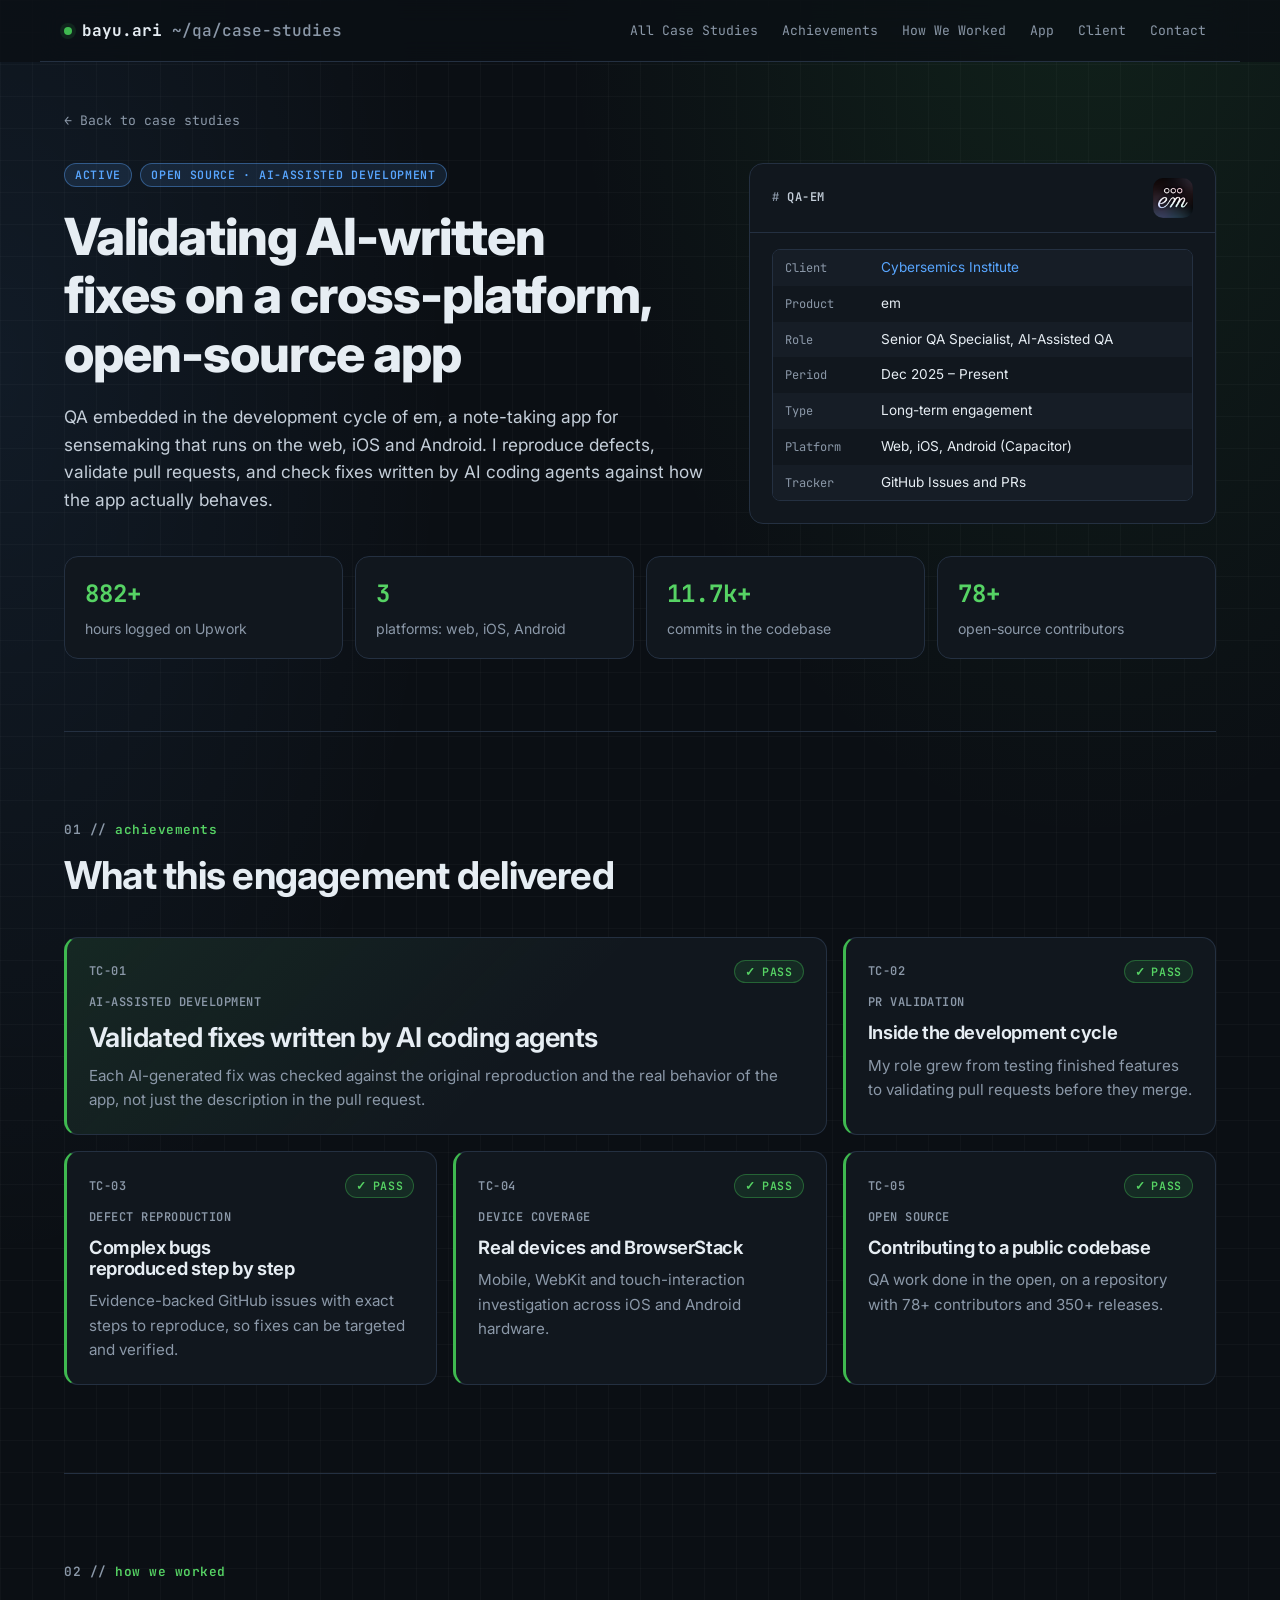
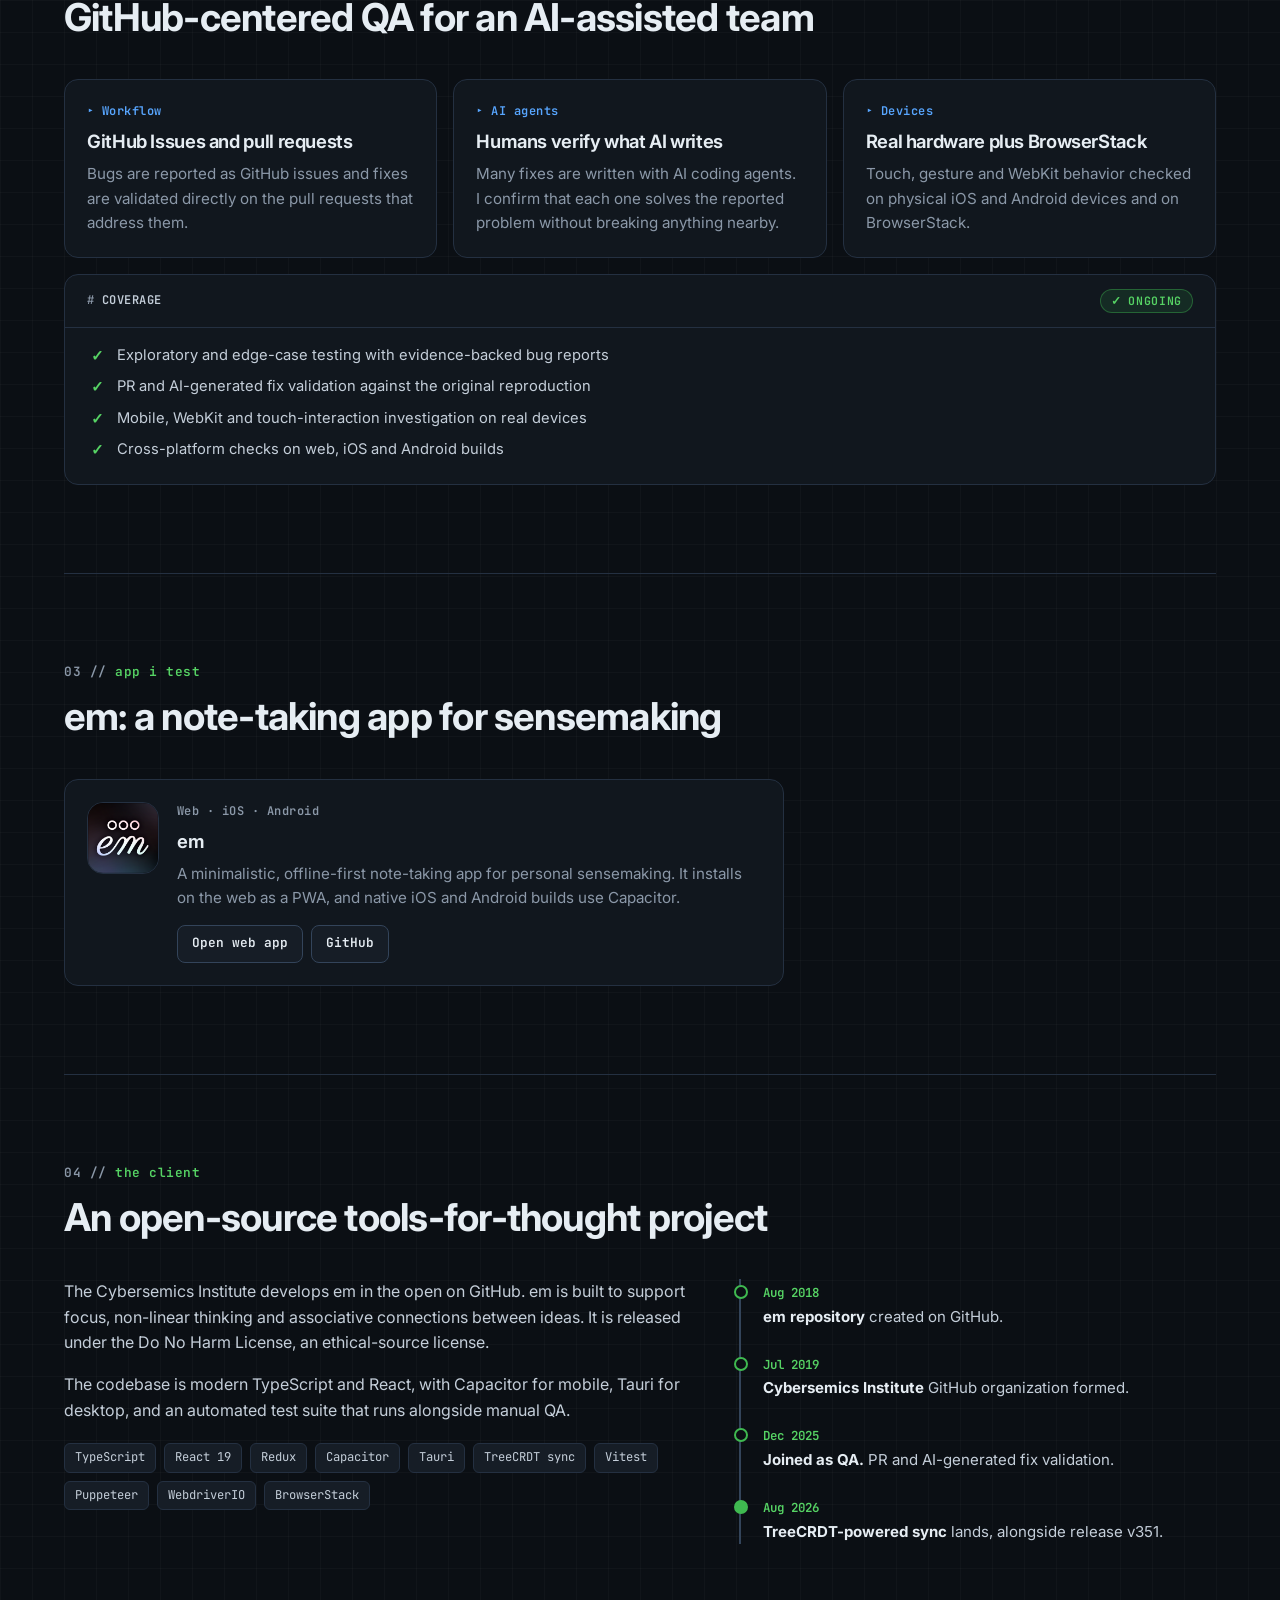
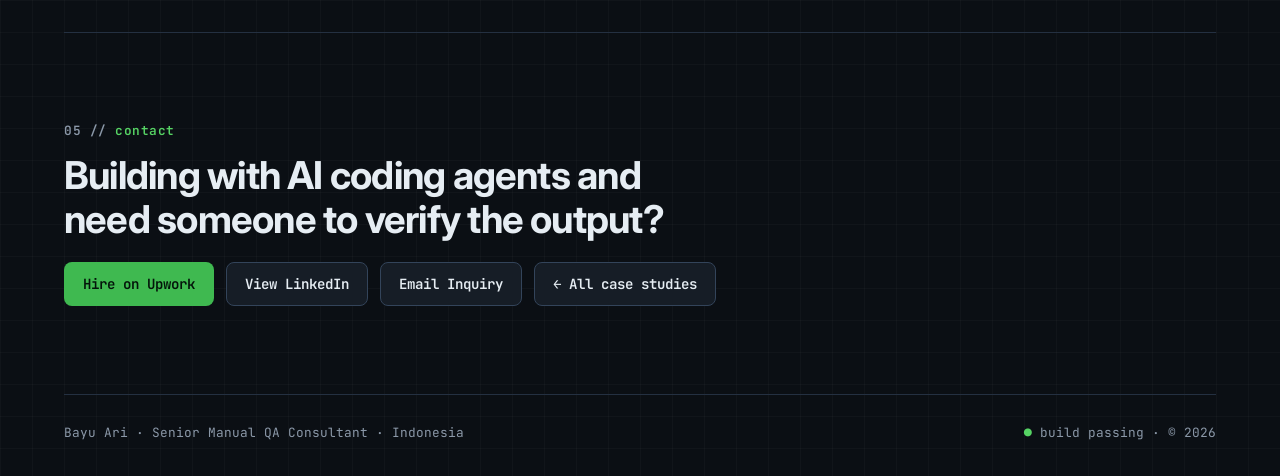
==== case-studies/em.html @ 4a38c861 "Add EM, Evolve Global and Showcase Workshop case studies and More Clients section - Three new case s" ====
<!DOCTYPE html>
<html lang="en">
<head>
  <meta charset="UTF-8">
  <meta name="viewport" content="width=device-width, initial-scale=1.0">
  <meta
    name="description"
    content="Case study: QA inside an AI-assisted development cycle for em, an open-source note-taking app for web, iOS and Android by the Cybersemics Institute."
  >
  <meta name="theme-color" content="#0b0f14">
  <title>EM Case Study | Bayu Ari</title>
  <link rel="preconnect" href="https://fonts.googleapis.com">
  <link rel="preconnect" href="https://fonts.gstatic.com" crossorigin>
  <link
    href="https://fonts.googleapis.com/css2?family=Inter:wght@400;500;600;700;800&family=JetBrains+Mono:wght@400;500;600;700&display=swap"
    rel="stylesheet"
  >
  <script src="../config.js"></script>
  <link rel="stylesheet" href="../styles.css">
</head>
<body>
  <div class="page-shell">
    <header class="site-header">
      <a class="brand" href="../index.html"><span class="brand-dot" aria-hidden="true"></span>bayu.ari<span class="brand-path">~/qa/case-studies</span></a>
      <nav class="site-nav" aria-label="Primary">
        <a href="../index.html#case-studies">All Case Studies</a>
        <a href="#achievements">Achievements</a>
        <a href="#role">How We Worked</a>
        <a href="#apps">App</a>
        <a href="#client">Client</a>
        <a href="#contact">Contact</a>
      </nav>
    </header>

    <main id="top" class="case-page">
      <section class="cs-hero">
        <a class="cs-back" href="../index.html#case-studies">← Back to case studies</a>
        <div class="cs-hero-grid">
          <div class="cs-hero-copy">
            <div class="chip-row">
              <span class="chip chip-info">Active</span>
              <span class="chip chip-info">Open source · AI-assisted development</span>
            </div>
            <h1>Validating AI-written fixes on a cross-platform, open-source app</h1>
            <p class="cs-lede">
              QA embedded in the development cycle of em, a note-taking app for sensemaking that runs on the web, iOS and Android. I reproduce defects, validate pull requests, and check fixes written by AI coding agents against how the app actually behaves.
            </p>
          </div>
          <article class="report cs-summary">
            <div class="report-head">
              <span class="case-id">QA-EM</span>
              <img class="cs-summary-logo" src="../assets/images/clients/em.png" alt="em app icon" width="40" height="40">
            </div>
            <dl class="report-fields">
              <div><dt>Client</dt><dd><a class="cs-link" href="https://github.com/cybersemics/em" target="_blank" rel="noreferrer">Cybersemics Institute</a></dd></div>
              <div><dt>Product</dt><dd>em</dd></div>
              <div><dt>Role</dt><dd>Senior QA Specialist, AI-Assisted QA</dd></div>
              <div><dt>Period</dt><dd>Dec 2025 – Present</dd></div>
              <div><dt>Type</dt><dd>Long-term engagement</dd></div>
              <div><dt>Platform</dt><dd>Web, iOS, Android (Capacitor)</dd></div>
              <div><dt>Tracker</dt><dd>GitHub Issues and PRs</dd></div>
            </dl>
          </article>
        </div>
        <ul class="cs-stats" aria-label="Engagement highlights">
          <li><strong>882+</strong><span>hours logged on Upwork</span></li>
          <li><strong>3</strong><span>platforms: web, iOS, Android</span></li>
          <li><strong>11.7k+</strong><span>commits in the codebase</span></li>
          <li><strong>78+</strong><span>open-source contributors</span></li>
        </ul>
      </section>

      <section id="achievements" class="section reveal">
        <div class="section-heading">
          <p class="eyebrow">Achievements</p>
          <h2>What this engagement delivered</h2>
        </div>
        <div class="achievement-grid">
          <article class="test-case achievement-card achievement-card-featured">
            <div class="test-case-head">
              <span class="case-id">TC-01</span>
              <span class="chip chip-pass">Pass</span>
            </div>
            <p class="proof-label">AI-Assisted Development</p>
            <h3>Validated fixes written by AI coding agents</h3>
            <p>Each AI-generated fix was checked against the original reproduction and the real behavior of the app, not just the description in the pull request.</p>
          </article>
          <article class="test-case achievement-card">
            <div class="test-case-head">
              <span class="case-id">TC-02</span>
              <span class="chip chip-pass">Pass</span>
            </div>
            <p class="proof-label">PR Validation</p>
            <h3>Inside the development cycle</h3>
            <p>My role grew from testing finished features to validating pull requests before they merge.</p>
          </article>
          <article class="test-case achievement-card">
            <div class="test-case-head">
              <span class="case-id">TC-03</span>
              <span class="chip chip-pass">Pass</span>
            </div>
            <p class="proof-label">Defect Reproduction</p>
            <h3>Complex bugs reproduced step by step</h3>
            <p>Evidence-backed GitHub issues with exact steps to reproduce, so fixes can be targeted and verified.</p>
          </article>
          <article class="test-case achievement-card">
            <div class="test-case-head">
              <span class="case-id">TC-04</span>
              <span class="chip chip-pass">Pass</span>
            </div>
            <p class="proof-label">Device Coverage</p>
            <h3>Real devices and BrowserStack</h3>
            <p>Mobile, WebKit and touch-interaction investigation across iOS and Android hardware.</p>
          </article>
          <article class="test-case achievement-card">
            <div class="test-case-head">
              <span class="case-id">TC-05</span>
              <span class="chip chip-pass">Pass</span>
            </div>
            <p class="proof-label">Open Source</p>
            <h3>Contributing to a public codebase</h3>
            <p>QA work done in the open, on a repository with 78+ contributors and 350+ releases.</p>
          </article>
        </div>
      </section>

      <section id="role" class="section reveal">
        <div class="section-heading">
          <p class="eyebrow">How We Worked</p>
          <h2>GitHub-centered QA for an AI-assisted team</h2>
        </div>
        <div class="card-grid">
          <article class="service-card">
            <p class="suite-label">Workflow</p>
            <h3>GitHub Issues and pull requests</h3>
            <p>Bugs are reported as GitHub issues and fixes are validated directly on the pull requests that address them.</p>
          </article>
          <article class="service-card">
            <p class="suite-label">AI agents</p>
            <h3>Humans verify what AI writes</h3>
            <p>Many fixes are written with AI coding agents. I confirm that each one solves the reported problem without breaking anything nearby.</p>
          </article>
          <article class="service-card">
            <p class="suite-label">Devices</p>
            <h3>Real hardware plus BrowserStack</h3>
            <p>Touch, gesture and WebKit behavior checked on physical iOS and Android devices and on BrowserStack.</p>
          </article>
        </div>
        <article class="report cs-coverage">
          <div class="report-head">
            <span class="case-id">COVERAGE</span>
            <span class="chip chip-pass">Ongoing</span>
          </div>
          <ol class="case-points">
            <li>Exploratory and edge-case testing with evidence-backed bug reports</li>
            <li>PR and AI-generated fix validation against the original reproduction</li>
            <li>Mobile, WebKit and touch-interaction investigation on real devices</li>
            <li>Cross-platform checks on web, iOS and Android builds</li>
          </ol>
        </article>
      </section>

      <section id="apps" class="section reveal">
        <div class="section-heading">
          <p class="eyebrow">App I Test</p>
          <h2>em: a note-taking app for sensemaking</h2>
        </div>
        <div class="app-grid app-grid-single">
          <article class="app-tile">
            <img class="app-icon" src="../assets/images/clients/em.png" alt="em app icon" width="72" height="72" loading="lazy">
            <div class="app-body">
              <p class="case-id">Web · iOS · Android</p>
              <h3>em</h3>
              <p>A minimalistic, offline-first note-taking app for personal sensemaking. It installs on the web as a PWA, and native iOS and Android builds use Capacitor.</p>
              <div class="app-links">
                <a class="button button-secondary" href="https://www.emthought.space/" target="_blank" rel="noreferrer">Open web app</a>
                <a class="button button-secondary" href="https://github.com/cybersemics/em" target="_blank" rel="noreferrer">GitHub</a>
              </div>
            </div>
          </article>
        </div>
      </section>

      <section id="client" class="section reveal">
        <div class="section-heading">
          <p class="eyebrow">The Client</p>
          <h2>An open-source tools-for-thought project</h2>
        </div>
        <div class="cs-two-col">
          <div class="cs-prose">
            <p>
              The Cybersemics Institute develops em in the open on GitHub. em is built to support focus, non-linear thinking and associative connections between ideas. It is released under the Do No Harm License, an ethical-source license.
            </p>
            <p>
              The codebase is modern TypeScript and React, with Capacitor for mobile, Tauri for desktop, and an automated test suite that runs alongside manual QA.
            </p>
            <div class="case-signals" aria-label="Tech and platforms">
              <span>TypeScript</span>
              <span>React 19</span>
              <span>Redux</span>
              <span>Capacitor</span>
              <span>Tauri</span>
              <span>TreeCRDT sync</span>
              <span>Vitest</span>
              <span>Puppeteer</span>
              <span>WebdriverIO</span>
              <span>BrowserStack</span>
            </div>
          </div>
          <ol class="timeline" aria-label="Milestones">
            <li>
              <span class="timeline-date">Aug 2018</span>
              <p><strong>em repository</strong> created on GitHub.</p>
            </li>
            <li>
              <span class="timeline-date">Jul 2019</span>
              <p><strong>Cybersemics Institute</strong> GitHub organization formed.</p>
            </li>
            <li>
              <span class="timeline-date">Dec 2025</span>
              <p><strong>Joined as QA.</strong> PR and AI-generated fix validation.</p>
            </li>
            <li class="timeline-end">
              <span class="timeline-date">Aug 2026</span>
              <p><strong>TreeCRDT-powered sync</strong> lands, alongside release v351.</p>
            </li>
          </ol>
        </div>
      </section>

      <section id="contact" class="section cs-cta reveal">
        <div class="section-heading">
          <p class="eyebrow">Contact</p>
          <h2>Building with AI coding agents and need someone to verify the output?</h2>
        </div>
        <div class="contact-actions">
          <a class="button button-primary" href="https://www.upwork.com/freelancers/~0150bbcc316b3fb998" target="_blank" rel="noreferrer">Hire on Upwork</a>
          <a class="button button-secondary" href="https://www.linkedin.com/in/bayuari/" target="_blank" rel="noreferrer">View LinkedIn</a>
          <a class="button button-secondary" href="mailto:sticker_inc@yahoo.com?subject=QA%20Inquiry" data-email="sticker_inc@yahoo.com" title="sticker_inc@yahoo.com">Email Inquiry</a>
          <a class="button button-secondary" href="../index.html#case-studies">← All case studies</a>
        </div>
        <div class="email-options" data-email-options hidden>
          <span>Write in:</span>
          <a href="https://mail.google.com/mail/?view=cm&amp;fs=1&amp;to=sticker_inc@yahoo.com&amp;su=QA%20Inquiry" target="_blank" rel="noreferrer">Gmail</a>
          <a href="https://outlook.live.com/mail/0/deeplink/compose?to=sticker_inc@yahoo.com&amp;subject=QA%20Inquiry" target="_blank" rel="noreferrer">Outlook</a>
          <a href="https://compose.mail.yahoo.com/?to=sticker_inc@yahoo.com&amp;subject=QA%20Inquiry" target="_blank" rel="noreferrer">Yahoo</a>
          <a href="mailto:sticker_inc@yahoo.com?subject=QA%20Inquiry">Mail app</a>
        </div>
      </section>
    </main>

    <footer class="site-footer">
      <p>Bayu Ari · Senior Manual QA Consultant · Indonesia</p>
      <p><span class="pass-text">●</span> build passing · © <span id="year"></span></p>
    </footer>
  </div>

  <script src="../script.js"></script>
</body>
</html>
---- styles.css ----
:root {
  color-scheme: dark;
  --bg: #0b0f14;
  --surface: #11171e;
  --surface-2: #161d26;
  --surface-3: #1c2531;
  --line: #243041;
  --line-strong: #33445a;
  --ink: #e6edf3;
  --ink-soft: #c4ced9;
  --muted: #8b98a8;
  --pass: #3fb950;
  --pass-ink: #56d364;
  --pass-soft: rgba(63, 185, 80, 0.12);
  --info: #58a6ff;
  --info-soft: rgba(88, 166, 255, 0.12);
  --warn: #d29922;
  --warn-soft: rgba(210, 153, 34, 0.14);
  --fail: #f85149;
  --mono: "JetBrains Mono", ui-monospace, SFMono-Regular, Menlo, Consolas, monospace;
  --sans: "Inter", system-ui, -apple-system, "Segoe UI", sans-serif;
  --radius: 14px;
  --radius-sm: 8px;
  --gutter: 24px;
}

* {
  box-sizing: border-box;
}

html {
  scroll-behavior: smooth;
  scroll-padding-top: 88px;
}

body {
  margin: 0;
  background-color: var(--bg);
  background-image:
    radial-gradient(ellipse 60% 40% at 85% -5%, rgba(63, 185, 80, 0.12), transparent 70%),
    radial-gradient(ellipse 50% 35% at 0% 10%, rgba(88, 166, 255, 0.08), transparent 70%),
    linear-gradient(rgba(255, 255, 255, 0.025) 1px, transparent 1px),
    linear-gradient(90deg, rgba(255, 255, 255, 0.025) 1px, transparent 1px);
  background-size: auto, auto, 32px 32px, 32px 32px;
  color: var(--ink);
  font-family: var(--sans);
  font-size: 16px;
  line-height: 1.6;
  -webkit-font-smoothing: antialiased;
  overflow-x: hidden;
}

a {
  color: inherit;
  text-decoration: none;
}

img {
  display: block;
  max-width: 100%;
}

ul,
ol {
  margin: 0;
  padding: 0;
}

h1,
h2,
h3,
p {
  margin: 0;
}

h1,
h2,
h3 {
  letter-spacing: -0.02em;
  line-height: 1.15;
  text-wrap: balance;
}

h2 {
  font-size: clamp(1.6rem, 1.1rem + 1.8vw, 2.4rem);
  font-weight: 700;
}

h3 {
  font-size: 1.15rem;
  font-weight: 650;
}

code {
  font-family: var(--mono);
}

:focus-visible {
  outline: 2px solid var(--info);
  outline-offset: 3px;
  border-radius: 6px;
}

.page-shell {
  margin: 0 auto;
  max-width: 1200px;
  padding: 0 var(--gutter) var(--gutter);
}

/* ---------- Header ---------- */

.site-header {
  align-items: center;
  backdrop-filter: blur(12px);
  -webkit-backdrop-filter: blur(12px);
  background: rgba(11, 15, 20, 0.8);
  border-bottom: 1px solid var(--line);
  display: flex;
  gap: 16px 32px;
  justify-content: space-between;
  box-shadow: 0 0 0 100vmax rgba(11, 15, 20, 0.8);
  clip-path: inset(0 -100vmax);
  margin: 0 calc(var(--gutter) * -1);
  padding: 14px var(--gutter);
  position: sticky;
  top: 0;
  z-index: 10;
}

.brand {
  align-items: center;
  display: inline-flex;
  font-family: var(--mono);
  font-size: 1rem;
  font-weight: 700;
  gap: 10px;
}

.brand-dot {
  background: var(--pass);
  border-radius: 50%;
  box-shadow: 0 0 0 4px var(--pass-soft);
  height: 8px;
  width: 8px;
}

.brand-path {
  color: var(--muted);
  font-weight: 500;
}

.site-nav {
  display: flex;
  flex-wrap: wrap;
  gap: 4px;
}

.site-nav a {
  border-radius: 6px;
  color: var(--muted);
  font-family: var(--mono);
  font-size: 0.82rem;
  padding: 6px 10px;
  transition: color 150ms ease, background 150ms ease;
}

.site-nav a:hover {
  background: var(--surface-2);
  color: var(--ink);
}

/* ---------- Shared bits ---------- */

.section {
  border-top: 1px solid var(--line);
  padding: 88px 0;
}

main {
  counter-reset: section;
}

.section-heading {
  display: grid;
  gap: 12px;
  margin-bottom: 40px;
  max-width: 760px;
}

.split .section-heading {
  margin-bottom: 0;
}

.eyebrow {
  color: var(--pass-ink);
  counter-increment: section;
  font-family: var(--mono);
  font-size: 0.8rem;
  font-weight: 600;
  letter-spacing: 0.04em;
  text-transform: lowercase;
}

.eyebrow::before {
  color: var(--muted);
  content: counter(section, decimal-leading-zero) " // ";
}

.chip-row {
  display: flex;
  flex-wrap: wrap;
  gap: 8px;
}

.chip {
  align-items: center;
  border: 1px solid currentColor;
  border-radius: 999px;
  display: inline-flex;
  flex: none;
  font-family: var(--mono);
  font-size: 0.72rem;
  font-weight: 600;
  gap: 6px;
  letter-spacing: 0.06em;
  line-height: 1;
  padding: 5px 10px;
  text-transform: uppercase;
  white-space: nowrap;
}

.chip-pass {
  background: var(--pass-soft);
  border-color: rgba(63, 185, 80, 0.4);
  color: var(--pass-ink);
}

.chip-pass:not(:has(.chip-dot))::before {
  content: "✓";
}

.chip-info {
  background: var(--info-soft);
  border-color: rgba(88, 166, 255, 0.4);
  color: var(--info);
}

.chip-dot {
  animation: pulse 2.4s ease-in-out infinite;
  background: currentColor;
  border-radius: 50%;
  height: 7px;
  width: 7px;
}

@keyframes pulse {
  0%, 100% { opacity: 1; }
  50% { opacity: 0.35; }
}

.pass-text {
  color: var(--pass-ink);
}

.case-id,
.suite-label,
.proof-label,
.report-label {
  color: var(--muted);
  font-family: var(--mono);
  font-size: 0.75rem;
  font-weight: 600;
  letter-spacing: 0.04em;
}

.proof-label,
.report-label {
  text-transform: uppercase;
}

.button {
  align-items: center;
  border: 1px solid transparent;
  border-radius: var(--radius-sm);
  display: inline-flex;
  font-family: var(--mono);
  font-size: 0.88rem;
  font-weight: 600;
  justify-content: center;
  max-width: 100%;
  min-height: 44px;
  overflow-wrap: anywhere;
  padding: 10px 18px;
  text-align: center;
  transition: background 150ms ease, border-color 150ms ease, transform 150ms ease;
}

.button:hover {
  transform: translateY(-1px);
}

.button-primary {
  background: var(--pass);
  color: #04140a;
}

.button-primary:hover {
  background: var(--pass-ink);
}

.button-secondary {
  background: var(--surface-2);
  border-color: var(--line-strong);
  color: var(--ink);
}

.button-secondary:hover {
  border-color: var(--muted);
}

.checklist {
  display: grid;
  gap: 10px;
  list-style: none;
}

.checklist li {
  color: var(--ink-soft);
  padding-left: 30px;
  position: relative;
}

.checklist li::before {
  align-items: center;
  background: var(--pass-soft);
  border: 1px solid rgba(63, 185, 80, 0.45);
  border-radius: 4px;
  color: var(--pass-ink);
  content: "✓";
  display: flex;
  font-size: 0.7rem;
  font-weight: 700;
  height: 18px;
  justify-content: center;
  left: 0;
  position: absolute;
  top: 3px;
  width: 18px;
}

.profile-badges,
.mini-facts,
.case-signals,
.contact-notes {
  display: flex;
  flex-wrap: wrap;
  gap: 8px;
}

.profile-badges span,
.mini-facts span,
.case-signals span,
.contact-notes span {
  background: var(--surface-2);
  border: 1px solid var(--line);
  border-radius: 6px;
  color: var(--ink-soft);
  font-family: var(--mono);
  font-size: 0.76rem;
  padding: 4px 10px;
}

/* ---------- Terminal window ---------- */

.terminal {
  background: var(--surface);
  border: 1px solid var(--line-strong);
  border-radius: var(--radius);
  box-shadow: 0 30px 80px rgba(0, 0, 0, 0.45), 0 0 0 1px rgba(63, 185, 80, 0.05);
  min-width: 0;
  overflow: hidden;
}

.terminal-bar {
  align-items: center;
  background: var(--surface-2);
  border-bottom: 1px solid var(--line);
  display: flex;
  gap: 7px;
  padding: 11px 14px;
}

.terminal-bar span {
  background: var(--line-strong);
  border-radius: 50%;
  height: 11px;
  width: 11px;
}

.terminal-bar span:nth-child(1) { background: #f85149; }
.terminal-bar span:nth-child(2) { background: #d29922; }
.terminal-bar span:nth-child(3) { background: #3fb950; }

.terminal-bar p {
  color: var(--muted);
  font-family: var(--mono);
  font-size: 0.75rem;
  margin-left: 8px;
  overflow: hidden;
  text-overflow: ellipsis;
  white-space: nowrap;
}

.terminal-body {
  display: grid;
  gap: 18px;
  grid-template-columns: minmax(0, 1fr);
  padding: 22px;
}

/* ---------- Hero ---------- */

.hero {
  align-items: center;
  display: grid;
  gap: 56px;
  grid-template-columns: minmax(0, 1.25fr) minmax(0, 1fr);
  padding: 72px 0 96px;
}

.hero-copy {
  display: grid;
  gap: 22px;
  min-width: 0;
}

.hero-name {
  font-size: clamp(3rem, 2rem + 4.5vw, 5.25rem);
  font-weight: 800;
  letter-spacing: -0.04em;
  line-height: 0.95;
}

.hero-role {
  color: var(--ink);
  font-family: var(--mono);
  font-size: clamp(0.95rem, 0.85rem + 0.4vw, 1.1rem);
  font-weight: 600;
}

.hero-role span {
  color: var(--pass-ink);
  display: inline-block;
  margin-left: 6px;
}

.hero-role span::before {
  color: var(--muted);
  content: "— ";
}

.hero-title {
  border-left: 3px solid var(--pass);
  color: var(--ink);
  font-size: clamp(1.25rem, 1rem + 1vw, 1.6rem);
  font-weight: 600;
  letter-spacing: -0.015em;
  line-height: 1.35;
  padding-left: 16px;
  text-wrap: balance;
}

.hero-text {
  color: var(--ink-soft);
  font-size: 1.04rem;
  max-width: 62ch;
}

.hero-text-secondary {
  color: var(--muted);
}

.hero-actions,
.github-links,
.contact-actions {
  display: flex;
  flex-wrap: wrap;
  gap: 12px;
}

.terminal-profile {
  align-items: center;
  display: flex;
  gap: 14px;
}

.terminal-profile strong {
  display: block;
  font-size: 1.05rem;
}

.terminal-profile span {
  color: var(--muted);
  font-family: var(--mono);
  font-size: 0.78rem;
}

.portrait-frame {
  border: 2px solid var(--pass);
  border-radius: 50%;
  flex: none;
  height: 64px;
  overflow: hidden;
  padding: 2px;
  width: 64px;
}

.portrait-frame img {
  border-radius: 50%;
  height: 100%;
  object-fit: cover;
  width: 100%;
}

.terminal-cmd {
  color: var(--ink);
  font-family: var(--mono);
  font-size: 0.82rem;
  overflow-wrap: anywhere;
}

.prompt {
  color: var(--pass-ink);
  margin-right: 6px;
}

.run-list {
  display: grid;
  font-family: var(--mono);
  font-size: 0.85rem;
  gap: 8px;
  grid-template-columns: minmax(0, 1fr);
  list-style: none;
}

.run-list li {
  align-items: baseline;
  display: flex;
  gap: 10px;
  min-width: 0;
}

.run-list li::before {
  color: var(--pass-ink);
  content: "✓";
  flex: none;
}

.run-key {
  color: var(--muted);
  flex: 1 1 auto;
  min-width: 0;
  overflow: hidden;
  white-space: nowrap;
}

.run-key::after {
  color: var(--line-strong);
  content: " ........................................................";
}

.run-list strong {
  color: var(--ink);
  flex: none;
  font-weight: 700;
}

.run-summary {
  border-top: 1px dashed var(--line-strong);
  color: var(--muted);
  font-family: var(--mono);
  font-size: 0.8rem;
  padding-top: 14px;
}

/* ---------- About ---------- */

.split {
  align-items: start;
  display: grid;
  gap: 48px;
  grid-template-columns: minmax(0, 1fr) minmax(0, 1.2fr);
}

.rich-copy {
  color: var(--ink-soft);
  display: grid;
  gap: 18px;
}

.timezone-note {
  background: var(--surface);
  border: 1px solid var(--line);
  border-left: 3px solid var(--info);
  border-radius: var(--radius);
  display: grid;
  gap: 12px;
  padding: 20px;
}

.timezone-note .report-label {
  color: var(--info);
  margin: 0;
}

.timezone-note > p:not(.report-label) {
  color: var(--ink-soft);
}

/* ---------- Achievements (test cases) ---------- */

.achievement-grid {
  display: grid;
  gap: 16px;
  grid-template-columns: repeat(3, minmax(0, 1fr));
}

.test-case,
.service-card,
.report,
.device-panel,
.github-card,
.experience-card {
  background: var(--surface);
  border: 1px solid var(--line);
  border-radius: var(--radius);
  min-width: 0;
}

.test-case {
  border-left: 3px solid var(--pass);
  display: grid;
  gap: 10px;
  grid-template-rows: auto auto auto 1fr;
  padding: 22px;
  transition: border-color 150ms ease, transform 150ms ease;
}

.test-case:hover {
  border-color: var(--line-strong);
  border-left-color: var(--pass-ink);
  transform: translateY(-2px);
}

.test-case p:last-child {
  color: var(--muted);
  font-size: 0.95rem;
}

.test-case-head,
.report-head,
.device-head {
  align-items: center;
  display: flex;
  gap: 12px;
  justify-content: space-between;
}

.achievement-card-featured {
  background:
    linear-gradient(135deg, rgba(63, 185, 80, 0.1), transparent 60%),
    var(--surface);
  grid-column: span 2;
}

.achievement-card-featured h3 {
  font-size: clamp(1.3rem, 1.1rem + 0.8vw, 1.7rem);
}

/* ---------- Services (suites) ---------- */

.card-grid {
  display: grid;
  gap: 16px;
  grid-template-columns: repeat(3, minmax(0, 1fr));
}

.service-card {
  display: grid;
  gap: 10px;
  grid-template-rows: auto auto 1fr;
  padding: 22px;
}

.suite-label {
  color: var(--info);
}

.suite-label::before {
  content: "▸ ";
}

.service-card p:last-child {
  color: var(--muted);
  font-size: 0.95rem;
}

/* ---------- Case studies (bug reports) ---------- */

.case-study-grid {
  display: grid;
  gap: 16px;
  grid-template-columns: repeat(2, minmax(0, 1fr));
}

.report {
  display: flex;
  flex-direction: column;
  gap: 16px;
  padding: 22px;
}

.report-head {
  border-bottom: 1px solid var(--line);
  margin: -22px -22px 0;
  padding: 14px 22px;
}

.report-head .case-id {
  color: var(--ink-soft);
}

.report-head .case-id::before {
  color: var(--muted);
  content: "# ";
}

.report-fields {
  border: 1px solid var(--line);
  border-radius: var(--radius-sm);
  display: grid;
  font-size: 0.85rem;
  margin: 0;
  overflow: hidden;
}

.report-fields div {
  display: grid;
  gap: 12px;
  grid-template-columns: 84px minmax(0, 1fr);
  padding: 7px 12px;
}

.report-fields div:nth-child(odd) {
  background: var(--surface-2);
}

.report-fields dt {
  color: var(--muted);
  font-family: var(--mono);
  font-size: 0.75rem;
  padding-top: 2px;
}

.report-fields dd {
  color: var(--ink);
  margin: 0;
}

.report > p:not(.report-label) {
  color: var(--muted);
  font-size: 0.95rem;
}

.report-label {
  margin-bottom: -8px;
}

.case-points {
  counter-reset: step;
  display: grid;
  gap: 8px;
  list-style: none;
  margin-top: auto;
}

.case-points li {
  color: var(--ink-soft);
  font-size: 0.92rem;
  padding-left: 30px;
  position: relative;
}

.case-points li::before {
  color: var(--pass-ink);
  content: "✓";
  font-family: var(--mono);
  font-weight: 700;
  left: 4px;
  position: absolute;
}

/* ---------- Skills & tools ---------- */

.skill-cloud,
.tool-grid {
  display: flex;
  flex-wrap: wrap;
  gap: 10px;
}

.skill-cloud span,
.tool-grid span {
  border-radius: 6px;
  font-family: var(--mono);
  font-size: 0.82rem;
  padding: 7px 12px;
}

.skill-cloud span {
  background: var(--pass-soft);
  border: 1px solid rgba(63, 185, 80, 0.3);
  color: var(--ink);
}

.skill-cloud span::before {
  color: var(--pass-ink);
  content: "✓ ";
}

.tool-grid span {
  background: var(--surface);
  border: 1px solid var(--line);
  color: var(--ink-soft);
}

.tool-grid span::before {
  color: var(--muted);
  content: "$ ";
}

/* ---------- Experience (log) ---------- */

.experience-list {
  display: grid;
  gap: 0;
  position: relative;
}

.experience-list::before {
  background: var(--line-strong);
  bottom: 24px;
  content: "";
  left: 7px;
  position: absolute;
  top: 24px;
  width: 2px;
}

.experience-card {
  background: transparent;
  border: 0;
  border-radius: 0;
  display: grid;
  gap: 4px 32px;
  grid-template-columns: minmax(0, 240px) minmax(0, 1fr);
  padding: 20px 0 20px 40px;
  position: relative;
}

.experience-card::before {
  background: var(--bg);
  border: 2px solid var(--line-strong);
  border-radius: 50%;
  content: "";
  height: 16px;
  left: 0;
  position: absolute;
  top: 24px;
  width: 16px;
}

.experience-card:first-child::before {
  background: var(--pass);
  border-color: var(--pass);
  box-shadow: 0 0 0 4px var(--pass-soft);
}

.experience-card + .experience-card {
  border-top: 1px dashed var(--line);
}

.experience-meta {
  display: grid;
  gap: 2px;
  grid-row: span 2;
}

.experience-meta p {
  color: var(--ink-soft);
  font-size: 0.9rem;
  font-weight: 600;
}

.experience-meta span {
  color: var(--muted);
  font-family: var(--mono);
  font-size: 0.78rem;
}

.experience-card h3 {
  align-items: center;
  display: flex;
  flex-wrap: wrap;
  gap: 10px;
}

.experience-card > p {
  color: var(--muted);
  font-size: 0.95rem;
  max-width: 68ch;
}

/* ---------- Device lab ---------- */

.device-layout {
  display: grid;
  gap: 16px;
  grid-template-columns: repeat(3, minmax(0, 1fr));
}

.device-panel {
  overflow: hidden;
}

.device-head {
  background: var(--surface-2);
  border-bottom: 1px solid var(--line);
  padding: 14px 18px;
}

.device-head h3 {
  font-size: 1rem;
}

.device-panel ul {
  list-style: none;
}

.device-panel li {
  align-items: center;
  display: flex;
  flex-wrap: wrap;
  font-size: 0.9rem;
  gap: 4px 12px;
  justify-content: space-between;
  padding: 10px 18px;
}

.device-panel li + li {
  border-top: 1px solid var(--line);
}

.device-panel li span {
  color: var(--ink-soft);
}

.device-panel li span::before {
  background: var(--pass);
  border-radius: 50%;
  content: "";
  display: inline-block;
  height: 6px;
  margin-right: 10px;
  vertical-align: middle;
  width: 6px;
}

.device-panel code {
  background: var(--surface-3);
  border: 1px solid var(--line);
  border-radius: 5px;
  color: var(--muted);
  font-size: 0.74rem;
  padding: 2px 7px;
}

/* ---------- GitHub ---------- */

.github-activity-grid {
  display: grid;
  gap: 16px;
  grid-template-columns: minmax(0, 0.8fr) minmax(0, 1.2fr);
}

.github-card {
  display: grid;
  gap: 16px;
  padding: 24px;
}

.github-card:first-child {
  align-content: start;
}

.github-card > p:not(.proof-label) {
  color: var(--muted);
}

.github-live-panel {
  display: grid;
  gap: 16px;
}

.github-overview-grid {
  display: grid;
  gap: 12px;
  grid-template-columns: repeat(2, minmax(0, 1fr));
}

.github-overview-grid article {
  background: var(--surface-2);
  border: 1px solid var(--line);
  border-radius: var(--radius-sm);
  display: grid;
  gap: 8px;
  padding: 14px;
}

.github-overview-grid span {
  color: var(--muted);
  font-size: 0.82rem;
}

.github-badge {
  height: 28px;
  width: auto;
}

.github-profile-summary strong {
  font-family: var(--mono);
}

.github-feed {
  background: var(--bg);
  border: 1px solid var(--line);
  border-radius: var(--radius-sm);
  padding: 16px;
}

.github-feed-title {
  color: var(--muted);
  font-family: var(--mono);
  font-size: 0.75rem;
  margin-bottom: 10px;
  text-transform: uppercase;
}

.github-feed-title::before {
  color: var(--pass-ink);
  content: "$ git log --public  ";
  text-transform: none;
}

.github-feed-list {
  display: grid;
  font-size: 0.88rem;
  gap: 10px;
  list-style: none;
}

.github-feed-list li {
  border-left: 2px solid var(--line-strong);
  display: grid;
  gap: 2px;
  padding-left: 12px;
}

.github-feed-list strong {
  color: var(--ink);
}

.github-feed-list span {
  color: var(--muted);
  font-family: var(--mono);
  font-size: 0.78rem;
  overflow-wrap: anywhere;
}

.github-feed-list a {
  color: var(--info);
  text-decoration: underline;
}

.github-graph-frame {
  background: #f6f8fa;
  border-radius: var(--radius-sm);
  overflow-x: auto;
  padding: 14px;
}

.github-image {
  min-width: 560px;
  width: 100%;
}

/* ---------- Contact ---------- */

.contact-panel {
  align-items: start;
  display: grid;
  gap: 32px 48px;
  grid-template-columns: minmax(0, 1fr) minmax(0, 1fr);
}

.contact-copy {
  display: grid;
  gap: 16px;
}

.contact-copy > p:not(.eyebrow) {
  color: var(--ink-soft);
}

.contact-kicker {
  color: var(--pass-ink);
  font-family: var(--mono);
  font-size: 0.8rem;
  font-weight: 600;
  text-transform: uppercase;
}

.contact-kicker::before {
  content: "> ";
}

.contact-cta-copy {
  color: var(--ink-soft);
}

.contact-actions .button {
  flex: 1 1 calc(50% - 6px);
}

.email-options {
  align-items: center;
  background: var(--bg);
  border: 1px dashed var(--line-strong);
  border-radius: var(--radius-sm);
  display: flex;
  flex-wrap: wrap;
  font-family: var(--mono);
  font-size: 0.85rem;
  gap: 8px 16px;
  padding: 12px 14px;
}

.email-options[hidden] {
  display: none;
}

.email-options span {
  color: var(--muted);
}

.email-options a {
  color: var(--info);
  font-weight: 600;
  text-decoration: underline;
  text-underline-offset: 3px;
}

.contact-notes {
  grid-column: 1 / -1;
}

/* ---------- Footer ---------- */

.site-footer {
  border-top: 1px solid var(--line);
  color: var(--muted);
  display: flex;
  flex-wrap: wrap;
  font-family: var(--mono);
  font-size: 0.8rem;
  gap: 8px 24px;
  justify-content: space-between;
  padding: 28px 0 8px;
}

/* ---------- Reveal ---------- */

.reveal {
  opacity: 0;
  transform: translateY(20px);
  transition: opacity 600ms ease, transform 600ms ease;
}

.reveal.is-visible {
  opacity: 1;
  transform: none;
}

@media (prefers-reduced-motion: reduce) {
  html {
    scroll-behavior: auto;
  }

  .reveal {
    opacity: 1;
    transform: none;
    transition: none;
  }

  .chip-dot {
    animation: none;
  }

  .button:hover,
  .test-case:hover {
    transform: none;
  }
}

/* ---------- More clients ---------- */

.section-copy {
  color: var(--muted);
}

.hours-breakdown {
  background: var(--surface);
  border: 1px solid var(--line);
  border-radius: var(--radius);
  display: grid;
  gap: 14px;
  margin-bottom: 16px;
  padding: 22px;
}

.hours-breakdown .report-label {
  margin-bottom: 0;
}

.hours-bar {
  border-radius: 6px;
  display: flex;
  gap: 2px;
  height: 14px;
  overflow: hidden;
}

.hours-bar span {
  display: block;
  min-width: 4px;
}

.seg-1 { background: var(--pass); }
.seg-2 { background: var(--info); }
.seg-3 { background: var(--warn); }
.seg-4 { background: #bc8cff; }
.seg-5 { background: var(--muted); }

.hours-legend {
  color: var(--ink-soft);
  display: flex;
  flex-wrap: wrap;
  font-size: 0.85rem;
  gap: 8px 20px;
  list-style: none;
}

.hours-legend li {
  align-items: center;
  display: inline-flex;
  gap: 8px;
}

.hours-legend strong {
  color: var(--muted);
  font-family: var(--mono);
  font-size: 0.78rem;
  font-weight: 600;
}

.legend-dot {
  border-radius: 3px;
  height: 10px;
  width: 10px;
}

.client-grid {
  display: grid;
  gap: 16px;
  grid-template-columns: repeat(3, minmax(0, 1fr));
}

.client-card {
  background: var(--surface);
  border: 1px solid var(--line);
  border-radius: var(--radius);
  display: flex;
  flex-direction: column;
  gap: 10px;
  min-width: 0;
  padding: 20px;
}

.client-head {
  align-items: center;
  display: flex;
  gap: 12px;
}

.client-icon {
  border: 1px solid var(--line);
  border-radius: 10px;
  flex: none;
  height: 44px;
  object-fit: cover;
  width: 44px;
}

.client-mono {
  align-items: center;
  background: var(--surface-3);
  color: var(--ink-soft);
  display: inline-flex;
  font-family: var(--mono);
  font-size: 1.1rem;
  font-weight: 700;
  justify-content: center;
}

.client-card h3 {
  font-size: 1rem;
}

.client-hours {
  color: var(--pass-ink);
  font-family: var(--mono);
  font-size: 0.8rem;
  font-weight: 600;
}

.client-card > p:not(.client-meta) {
  color: var(--muted);
  font-size: 0.9rem;
}

.client-quote {
  border-left: 2px solid var(--pass);
  display: grid;
  gap: 4px;
  margin: 0;
  padding-left: 12px;
}

.client-quote .stars {
  font-size: 0.78rem;
}

.client-quote blockquote {
  color: var(--ink-soft);
  font-size: 0.86rem;
  font-style: italic;
  margin: 0;
}

.client-quote figcaption {
  color: var(--muted);
  font-family: var(--mono);
  font-size: 0.7rem;
}

.client-meta {
  color: var(--ink-soft);
  font-family: var(--mono);
  font-size: 0.72rem;
  margin-top: auto;
}

.client-links {
  display: flex;
  flex-wrap: wrap;
  gap: 6px 14px;
}

.client-links a {
  color: var(--info);
  font-family: var(--mono);
  font-size: 0.76rem;
  font-weight: 600;
}

.client-links a:hover {
  text-decoration: underline;
  text-underline-offset: 3px;
}

/* ---------- Case study pages ---------- */

.case-card-link {
  color: var(--info);
  font-family: var(--mono);
  font-size: 0.85rem;
  font-weight: 600;
}

.case-card-link:hover {
  text-decoration: underline;
  text-underline-offset: 3px;
}

.cs-hero {
  display: grid;
  gap: 32px;
  padding: 48px 0 72px;
}

.cs-back {
  color: var(--muted);
  font-family: var(--mono);
  font-size: 0.82rem;
  justify-self: start;
}

.cs-back:hover {
  color: var(--ink);
}

.cs-hero-grid {
  align-items: start;
  display: grid;
  gap: 32px;
  grid-template-columns: minmax(0, 1.4fr) minmax(0, 1fr);
}

.cs-hero-copy {
  display: grid;
  gap: 20px;
}

.cs-hero h1 {
  font-size: clamp(2rem, 1.3rem + 2.6vw, 3.2rem);
  font-weight: 800;
}

.cs-lede {
  color: var(--ink-soft);
  font-size: 1.08rem;
  max-width: 640px;
}

.cs-summary-logo {
  border-radius: 10px;
  height: 40px;
  width: 40px;
}

.cs-link {
  color: var(--info);
}

.cs-link:hover {
  text-decoration: underline;
}

.cs-stats {
  display: grid;
  gap: 12px;
  grid-template-columns: repeat(4, minmax(0, 1fr));
  list-style: none;
}

.cs-stats li {
  background: var(--surface);
  border: 1px solid var(--line);
  border-radius: var(--radius);
  display: grid;
  gap: 4px;
  padding: 18px 20px;
}

.cs-stats strong {
  color: var(--pass-ink);
  font-family: var(--mono);
  font-size: 1.5rem;
}

.cs-stats span {
  color: var(--muted);
  font-size: 0.88rem;
}

.cs-two-col {
  align-items: start;
  display: grid;
  gap: 40px;
  grid-template-columns: minmax(0, 1.3fr) minmax(0, 1fr);
}

.cs-prose {
  color: var(--ink-soft);
  display: grid;
  gap: 16px;
  max-width: 680px;
}

.cs-prose-wide {
  font-size: 1.08rem;
  max-width: 820px;
}

.timeline {
  border-left: 2px solid var(--line-strong);
  display: grid;
  gap: 22px;
  list-style: none;
  margin-left: 6px;
  padding-left: 22px;
}

.timeline li {
  position: relative;
}

.timeline li::before {
  background: var(--bg);
  border: 2px solid var(--pass);
  border-radius: 50%;
  content: "";
  height: 10px;
  left: -29px;
  position: absolute;
  top: 6px;
  width: 10px;
}

.timeline .timeline-end::before {
  background: var(--pass);
}

.timeline-date {
  color: var(--pass-ink);
  font-family: var(--mono);
  font-size: 0.78rem;
  font-weight: 600;
}

.timeline p {
  color: var(--ink-soft);
  font-size: 0.94rem;
}

.timeline strong {
  color: var(--ink);
}

.app-grid {
  display: grid;
  gap: 16px;
  grid-template-columns: repeat(2, minmax(0, 1fr));
}

.app-tile {
  align-items: start;
  background: var(--surface);
  border: 1px solid var(--line);
  border-radius: var(--radius);
  display: grid;
  gap: 18px;
  grid-template-columns: 72px minmax(0, 1fr);
  padding: 22px;
}

.app-icon {
  border: 1px solid var(--line);
  object-fit: cover;
  border-radius: 16px;
  height: 72px;
  width: 72px;
}

.app-body {
  display: grid;
  gap: 10px;
}

.app-body > p:not(.case-id) {
  color: var(--muted);
  font-size: 0.95rem;
}

.app-links {
  display: flex;
  flex-wrap: wrap;
  gap: 8px;
  margin-top: 4px;
}

.app-links .button {
  font-size: 0.8rem;
  min-height: 38px;
  padding: 6px 14px;
}

.testimonial-grid {
  display: grid;
  gap: 16px;
  grid-template-columns: minmax(0, 1.25fr) minmax(0, 1fr);
}

.testimonial {
  background: var(--surface);
  border: 1px solid var(--line);
  border-left: 3px solid var(--pass);
  border-radius: var(--radius);
  display: flex;
  flex-direction: column;
  gap: 14px;
  margin: 0;
  min-width: 0;
  padding: 22px;
}

.testimonial-grid-even {
  align-items: start;
}

.app-grid-single {
  grid-template-columns: minmax(0, 720px);
}

.testimonial-featured {
  background:
    linear-gradient(135deg, rgba(63, 185, 80, 0.1), transparent 60%),
    var(--surface);
  grid-row: span 2;
}

.testimonial-head {
  align-items: center;
  display: flex;
  gap: 12px;
  justify-content: space-between;
}

.stars {
  color: #f2c14e;
  font-size: 0.95rem;
  letter-spacing: 2px;
  white-space: nowrap;
}

.testimonial blockquote {
  color: var(--ink-soft);
  display: grid;
  font-size: 0.95rem;
  gap: 12px;
  margin: 0;
}

.testimonial blockquote p:first-child::before {
  color: var(--pass-ink);
  content: "\201C";
  font-size: 1.6em;
  line-height: 0;
  margin-right: 4px;
  vertical-align: -0.3em;
}

.testimonial mark {
  background: var(--pass-soft);
  border-radius: 3px;
  color: var(--ink);
  padding: 0 2px;
}

.testimonial figcaption {
  border-top: 1px solid var(--line);
  color: var(--muted);
  font-family: var(--mono);
  font-size: 0.75rem;
  margin-top: auto;
  padding-top: 12px;
}

.cs-coverage {
  margin-top: 16px;
}

.cs-prose .case-signals {
  margin-top: 4px;
}

.cs-cta {
  display: grid;
  gap: 20px;
}

.cs-cta .section-heading {
  margin-bottom: 0;
}

.cs-cta .contact-actions .button {
  flex: 0 1 auto;
}

/* ---------- Responsive ---------- */

@media (max-width: 1024px) {
  .hero,
  .split,
  .contact-panel,
  .github-activity-grid {
    grid-template-columns: minmax(0, 1fr);
  }

  .hero {
    gap: 40px;
  }

  .hero-card {
    max-width: 560px;
  }

  .achievement-grid,
  .card-grid,
  .case-study-grid,
  .device-layout {
    grid-template-columns: repeat(2, minmax(0, 1fr));
  }

  .split {
    gap: 24px;
  }

  .cs-hero-grid,
  .cs-two-col {
    grid-template-columns: minmax(0, 1fr);
  }

  .cs-stats {
    grid-template-columns: repeat(2, minmax(0, 1fr));
  }

  .client-grid {
    grid-template-columns: repeat(2, minmax(0, 1fr));
  }

  .testimonial-grid {
    grid-template-columns: minmax(0, 1fr);
  }

  .testimonial-featured {
    grid-row: auto;
  }
}

@media (max-width: 720px) {
  .client-grid {
    grid-template-columns: minmax(0, 1fr);
  }

  .app-grid {
    grid-template-columns: minmax(0, 1fr);
  }

  .cs-hero {
    padding: 28px 0 48px;
  }

  .app-tile {
    grid-template-columns: 56px minmax(0, 1fr);
    padding: 18px;
  }

  .app-icon {
    border-radius: 12px;
    height: 56px;
    width: 56px;
  }

  .cs-stats li {
    padding: 14px 16px;
  }

  .cs-stats strong {
    font-size: 1.25rem;
  }
}

@media (max-width: 720px) {
  :root {
    --gutter: 16px;
  }

  html {
    scroll-padding-top: 16px;
  }

  .site-header {
    position: relative;
    align-items: flex-start;
    flex-direction: column;
    gap: 8px;
    padding-bottom: 10px;
    padding-top: 12px;
  }

  .site-nav {
    gap: 2px;
    margin-left: -10px;
  }

  .site-nav a {
    font-size: 0.78rem;
    padding: 5px 8px;
  }

  .section {
    padding: 64px 0;
  }

  .hero-role span {
    display: block;
    margin: 4px 0 0;
  }

  .hero-role span::before {
    content: none;
  }

  .section-heading {
    margin-bottom: 28px;
  }

  .hero {
    padding: 40px 0 64px;
  }

  .achievement-grid,
  .card-grid,
  .case-study-grid,
  .device-layout,
  .github-overview-grid {
    grid-template-columns: minmax(0, 1fr);
  }

  .achievement-card-featured {
    grid-column: auto;
  }

  .terminal-body,
  .test-case,
  .service-card,
  .report,
  .github-card {
    padding: 18px;
  }

  .report-head {
    margin: -18px -18px 0;
    padding: 12px 18px;
  }

  .experience-card {
    grid-template-columns: minmax(0, 1fr);
    padding-left: 32px;
  }

  .experience-meta {
    grid-row: auto;
    margin-bottom: 4px;
  }

  .hero-actions .button,
  .github-links .button,
  .contact-actions .button {
    flex: 1 1 100%;
  }
}
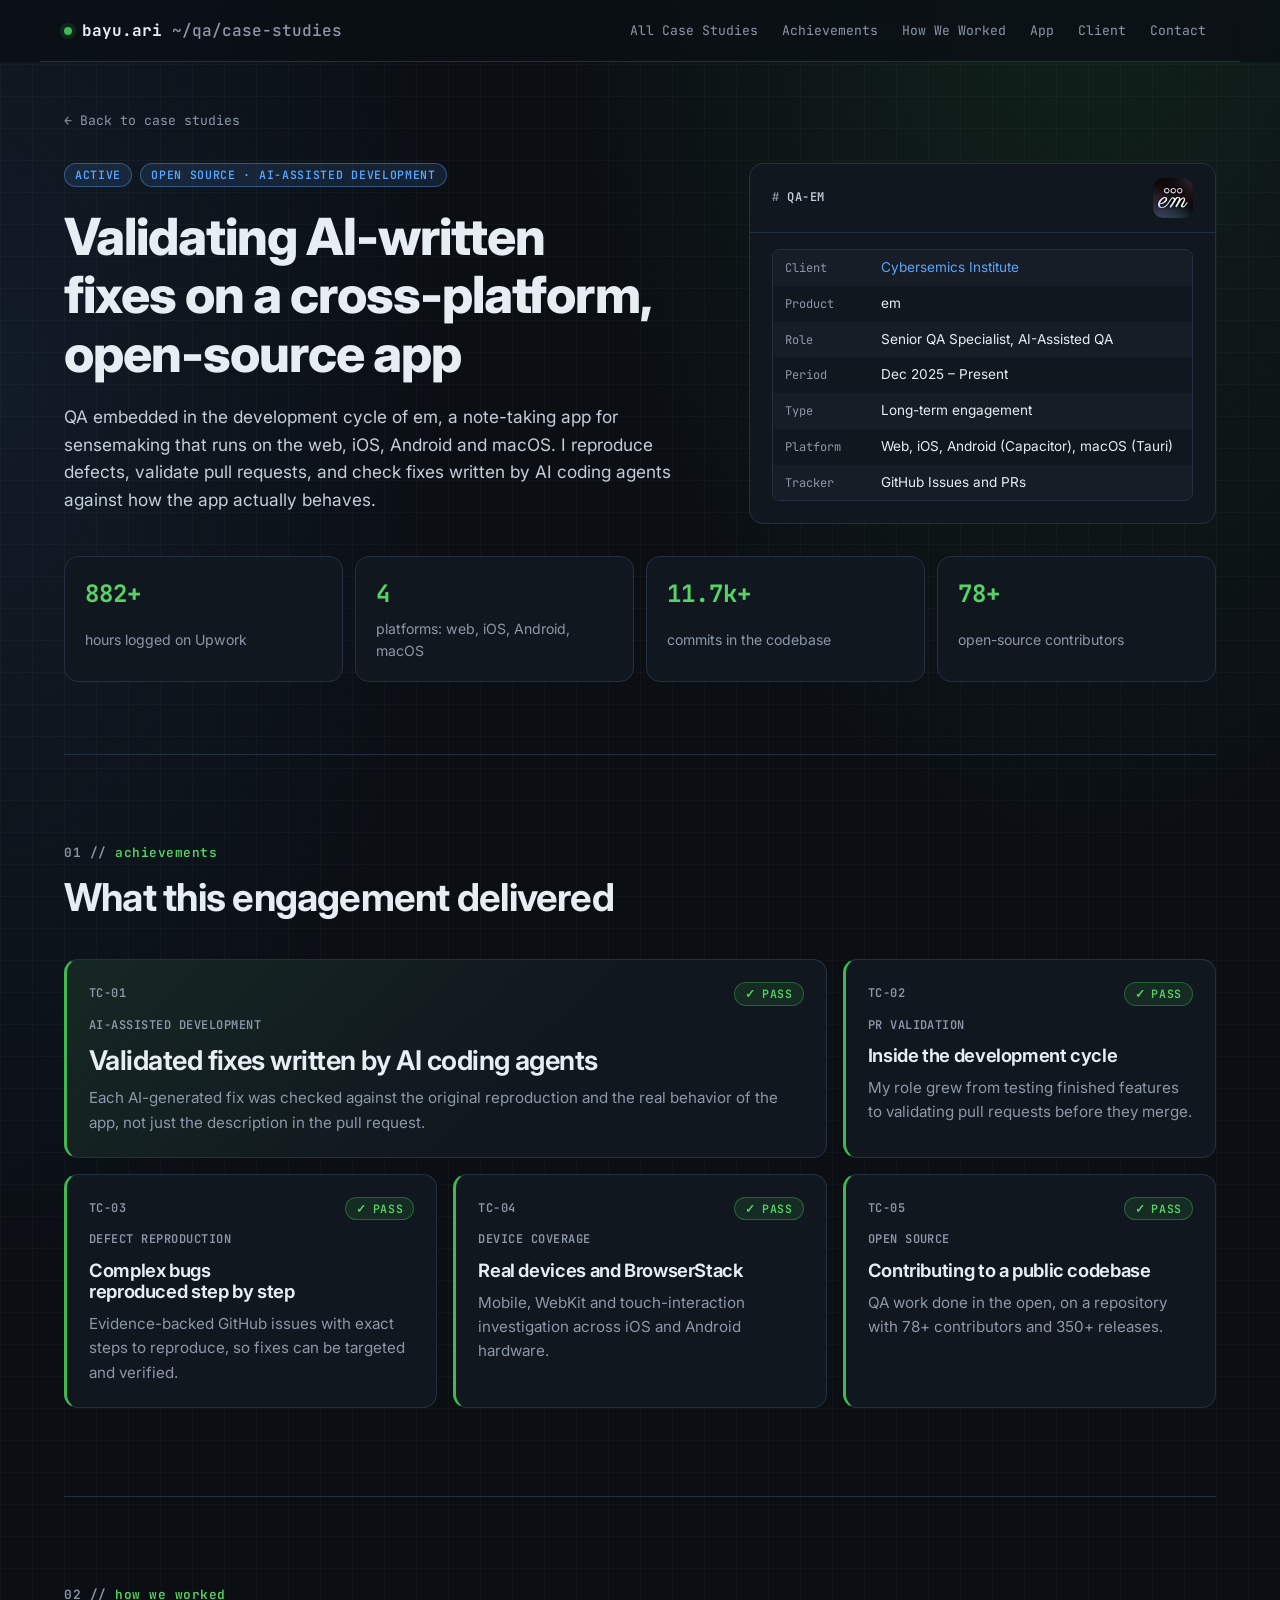
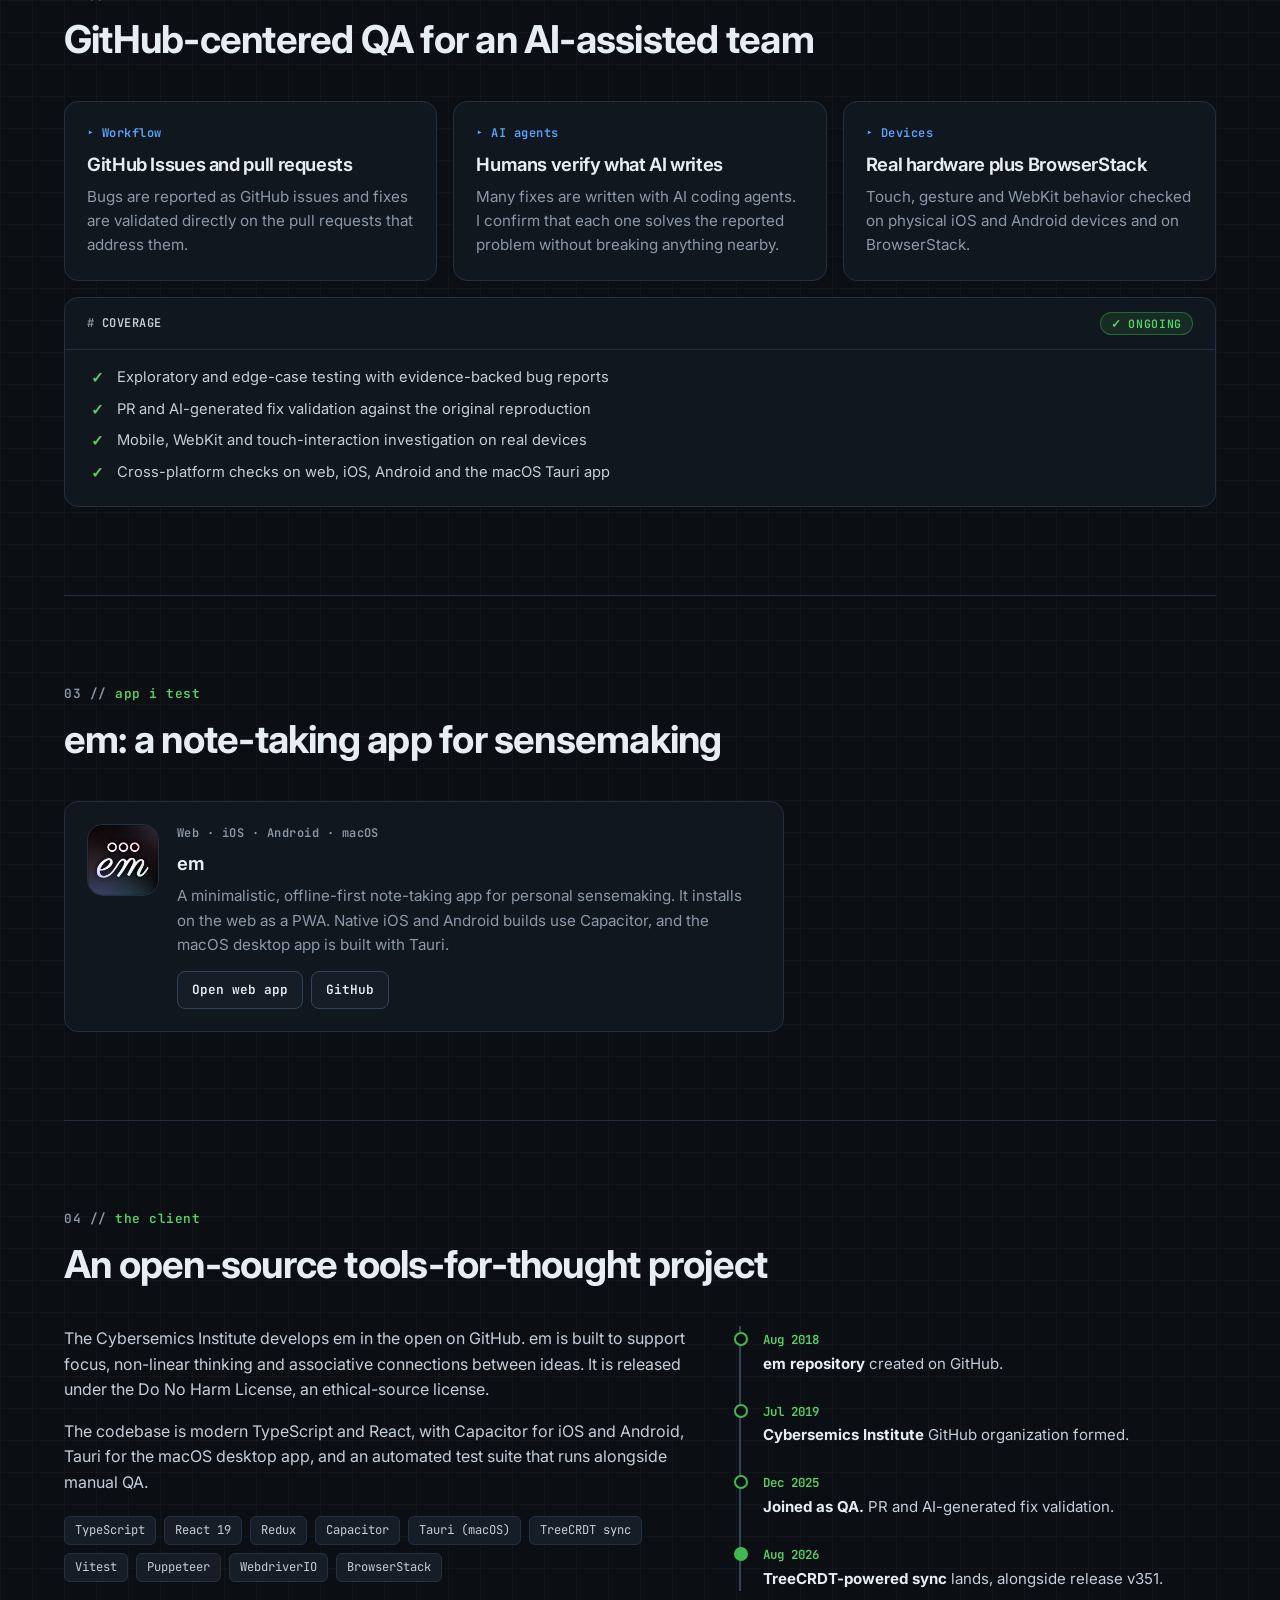
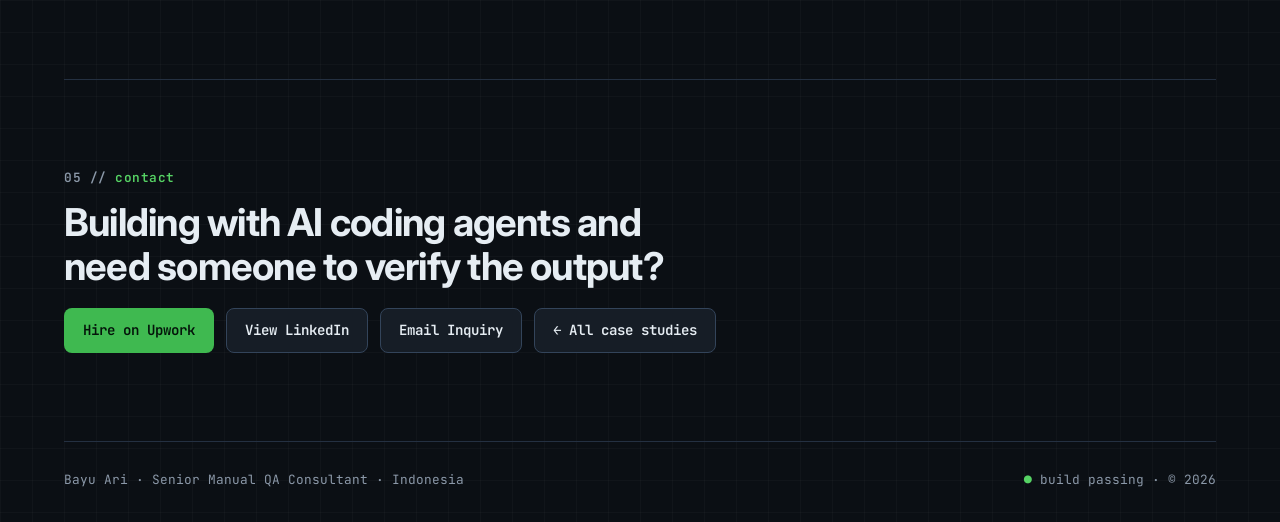
==== commit 3849b2da: "Add em macOS Tauri app to EM case study and home card Co-Authored-By: Claude Opus 5.5 <noreply@anthr" ====
--- a/case-studies/em.html
+++ b/case-studies/em.html
@@ -5,7 +5,7 @@
   <meta name="viewport" content="width=device-width, initial-scale=1.0">
   <meta
     name="description"
-    content="Case study: QA inside an AI-assisted development cycle for em, an open-source note-taking app for web, iOS and Android by the Cybersemics Institute."
+    content="Case study: QA inside an AI-assisted development cycle for em, an open-source note-taking app for web, iOS, Android and macOS by the Cybersemics Institute."
   >
   <meta name="theme-color" content="#0b0f14">
   <title>EM Case Study | Bayu Ari</title>
@@ -43,7 +43,7 @@
             </div>
             <h1>Validating AI-written fixes on a cross-platform, open-source app</h1>
             <p class="cs-lede">
-              QA embedded in the development cycle of em, a note-taking app for sensemaking that runs on the web, iOS and Android. I reproduce defects, validate pull requests, and check fixes written by AI coding agents against how the app actually behaves.
+              QA embedded in the development cycle of em, a note-taking app for sensemaking that runs on the web, iOS, Android and macOS. I reproduce defects, validate pull requests, and check fixes written by AI coding agents against how the app actually behaves.
             </p>
           </div>
           <article class="report cs-summary">
@@ -57,14 +57,14 @@
               <div><dt>Role</dt><dd>Senior QA Specialist, AI-Assisted QA</dd></div>
               <div><dt>Period</dt><dd>Dec 2025 – Present</dd></div>
               <div><dt>Type</dt><dd>Long-term engagement</dd></div>
-              <div><dt>Platform</dt><dd>Web, iOS, Android (Capacitor)</dd></div>
+              <div><dt>Platform</dt><dd>Web, iOS, Android (Capacitor), macOS (Tauri)</dd></div>
               <div><dt>Tracker</dt><dd>GitHub Issues and PRs</dd></div>
             </dl>
           </article>
         </div>
         <ul class="cs-stats" aria-label="Engagement highlights">
           <li><strong>882+</strong><span>hours logged on Upwork</span></li>
-          <li><strong>3</strong><span>platforms: web, iOS, Android</span></li>
+          <li><strong>4</strong><span>platforms: web, iOS, Android, macOS</span></li>
           <li><strong>11.7k+</strong><span>commits in the codebase</span></li>
           <li><strong>78+</strong><span>open-source contributors</span></li>
         </ul>
@@ -155,7 +155,7 @@
             <li>Exploratory and edge-case testing with evidence-backed bug reports</li>
             <li>PR and AI-generated fix validation against the original reproduction</li>
             <li>Mobile, WebKit and touch-interaction investigation on real devices</li>
-            <li>Cross-platform checks on web, iOS and Android builds</li>
+            <li>Cross-platform checks on web, iOS, Android and the macOS Tauri app</li>
           </ol>
         </article>
       </section>
@@ -169,9 +169,9 @@
           <article class="app-tile">
             <img class="app-icon" src="../assets/images/clients/em.png" alt="em app icon" width="72" height="72" loading="lazy">
             <div class="app-body">
-              <p class="case-id">Web · iOS · Android</p>
+              <p class="case-id">Web · iOS · Android · macOS</p>
               <h3>em</h3>
-              <p>A minimalistic, offline-first note-taking app for personal sensemaking. It installs on the web as a PWA, and native iOS and Android builds use Capacitor.</p>
+              <p>A minimalistic, offline-first note-taking app for personal sensemaking. It installs on the web as a PWA. Native iOS and Android builds use Capacitor, and the macOS desktop app is built with Tauri.</p>
               <div class="app-links">
                 <a class="button button-secondary" href="https://www.emthought.space/" target="_blank" rel="noreferrer">Open web app</a>
                 <a class="button button-secondary" href="https://github.com/cybersemics/em" target="_blank" rel="noreferrer">GitHub</a>
@@ -192,14 +192,14 @@
               The Cybersemics Institute develops em in the open on GitHub. em is built to support focus, non-linear thinking and associative connections between ideas. It is released under the Do No Harm License, an ethical-source license.
             </p>
             <p>
-              The codebase is modern TypeScript and React, with Capacitor for mobile, Tauri for desktop, and an automated test suite that runs alongside manual QA.
+              The codebase is modern TypeScript and React, with Capacitor for iOS and Android, Tauri for the macOS desktop app, and an automated test suite that runs alongside manual QA.
             </p>
             <div class="case-signals" aria-label="Tech and platforms">
               <span>TypeScript</span>
               <span>React 19</span>
               <span>Redux</span>
               <span>Capacitor</span>
-              <span>Tauri</span>
+              <span>Tauri (macOS)</span>
               <span>TreeCRDT sync</span>
               <span>Vitest</span>
               <span>Puppeteer</span>
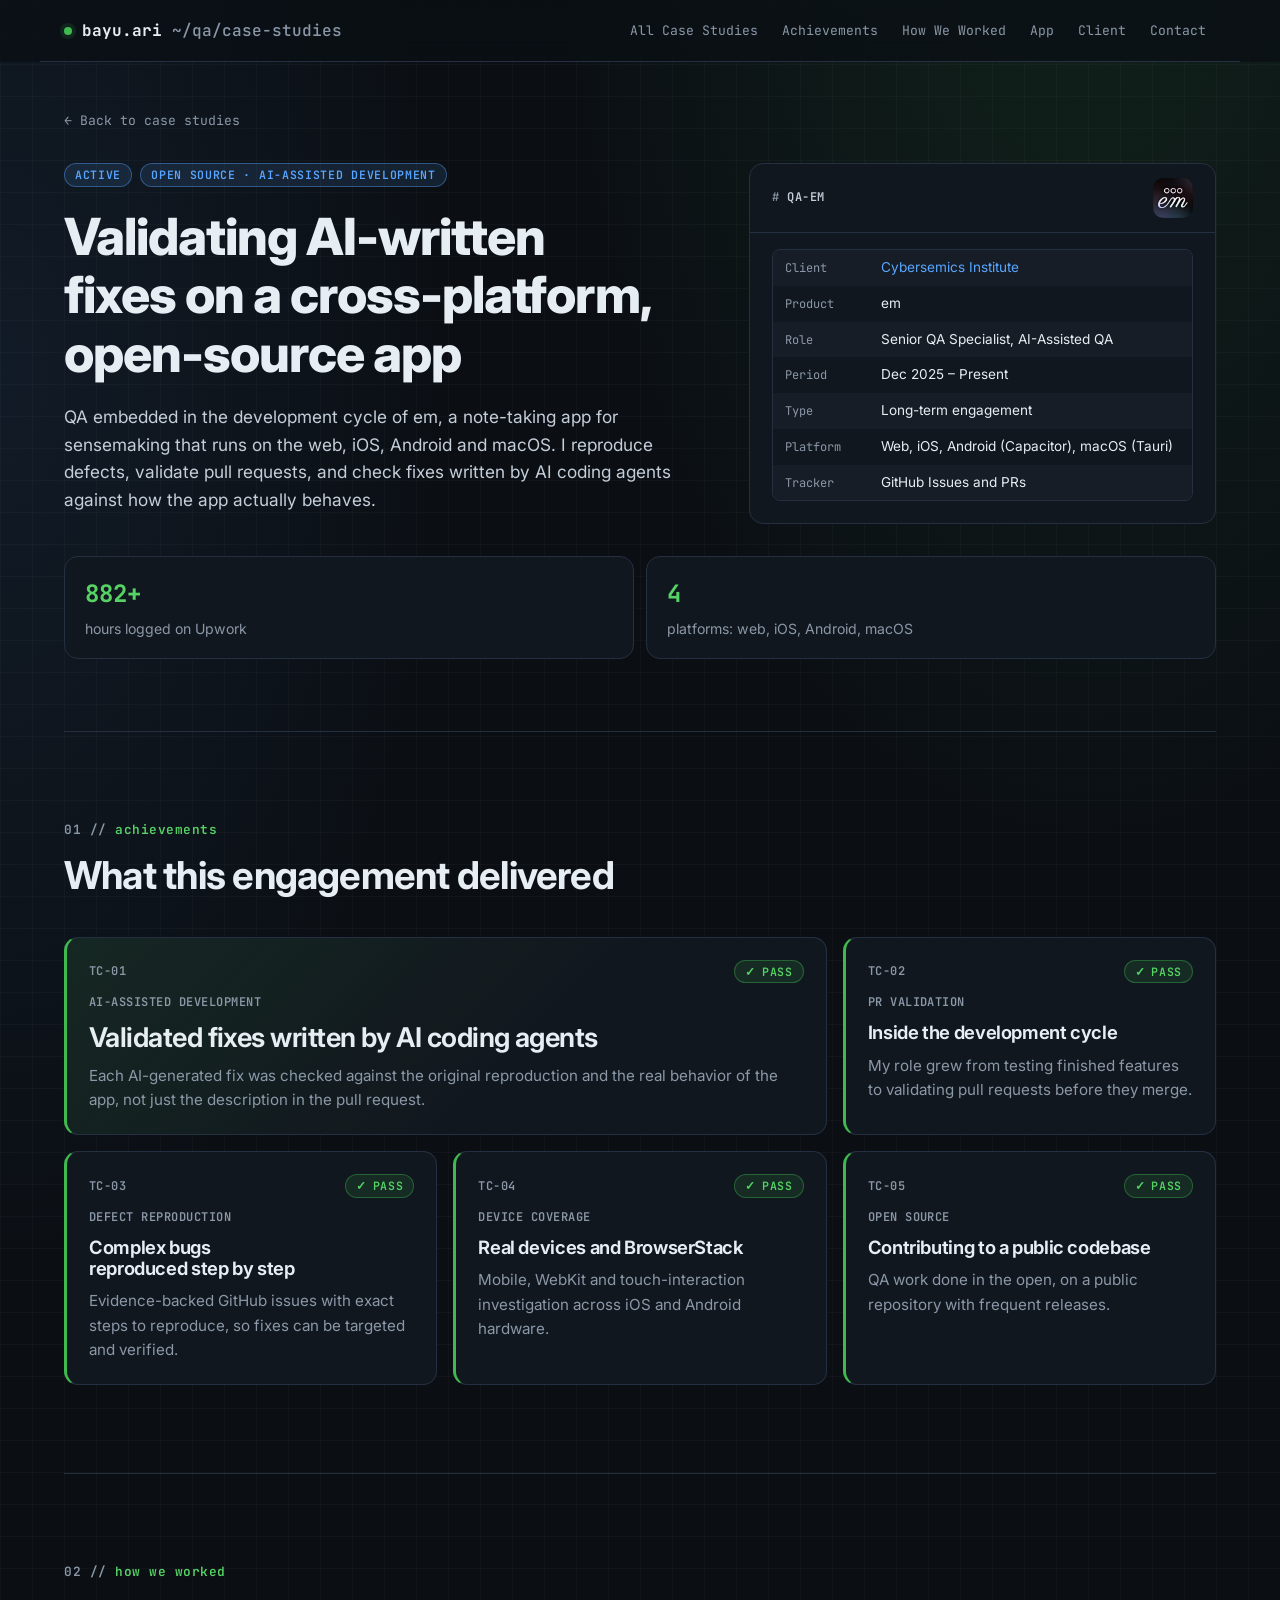
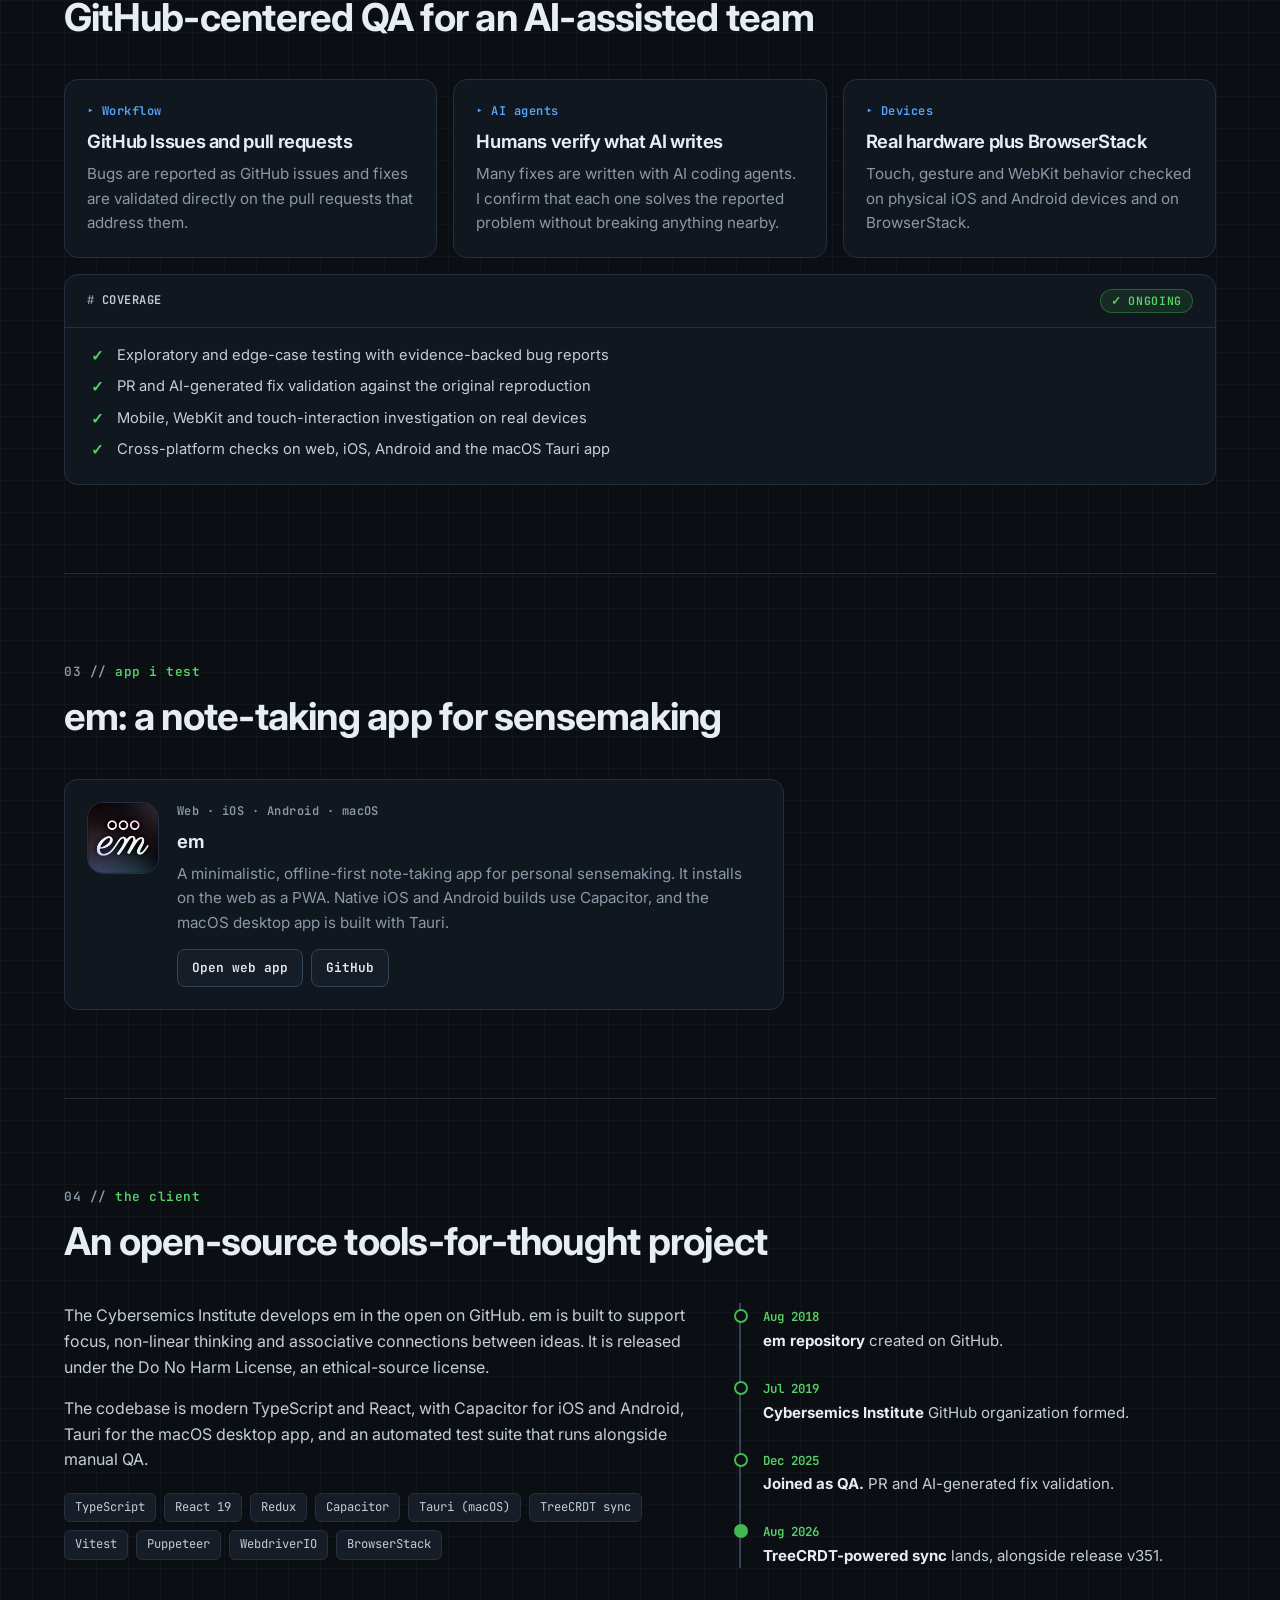
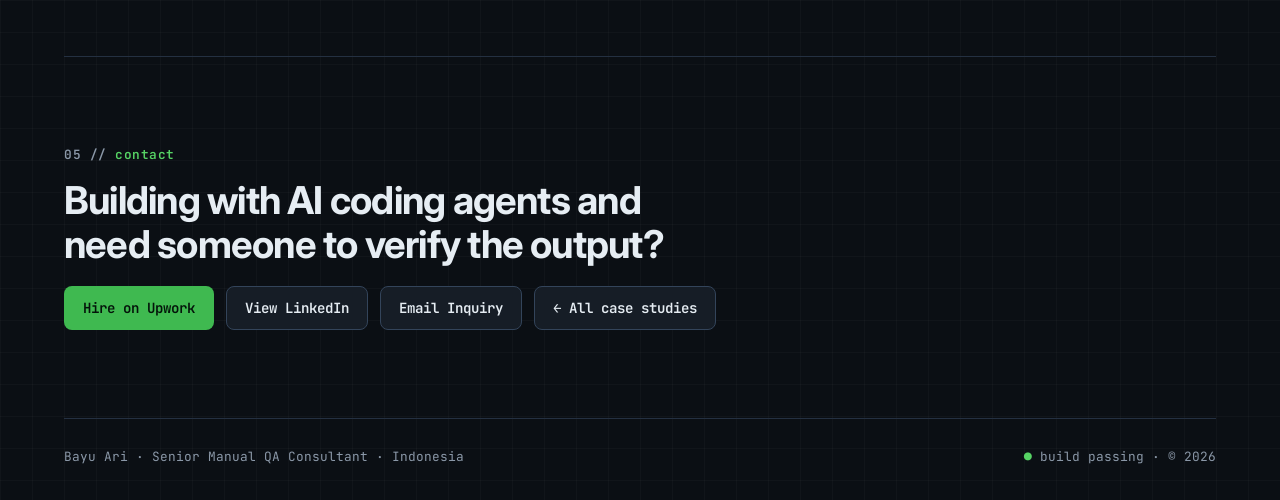
==== commit d2a57667: "Remove commit and contributor stats from EM case study Co-Authored-By: Claude Opus 5.5 <noreply@anth" ====
--- a/case-studies/em.html
+++ b/case-studies/em.html
@@ -65,8 +65,6 @@
         <ul class="cs-stats" aria-label="Engagement highlights">
           <li><strong>882+</strong><span>hours logged on Upwork</span></li>
           <li><strong>4</strong><span>platforms: web, iOS, Android, macOS</span></li>
-          <li><strong>11.7k+</strong><span>commits in the codebase</span></li>
-          <li><strong>78+</strong><span>open-source contributors</span></li>
         </ul>
       </section>
 
@@ -119,7 +117,7 @@
             </div>
             <p class="proof-label">Open Source</p>
             <h3>Contributing to a public codebase</h3>
-            <p>QA work done in the open, on a repository with 78+ contributors and 350+ releases.</p>
+            <p>QA work done in the open, on a public repository with frequent releases.</p>
           </article>
         </div>
       </section>
--- a/styles.css
+++ b/styles.css
@@ -1469,7 +1469,7 @@
 .cs-stats {
   display: grid;
   gap: 12px;
-  grid-template-columns: repeat(4, minmax(0, 1fr));
+  grid-template-columns: repeat(auto-fit, minmax(min(100%, 200px), 1fr));
   list-style: none;
 }
 
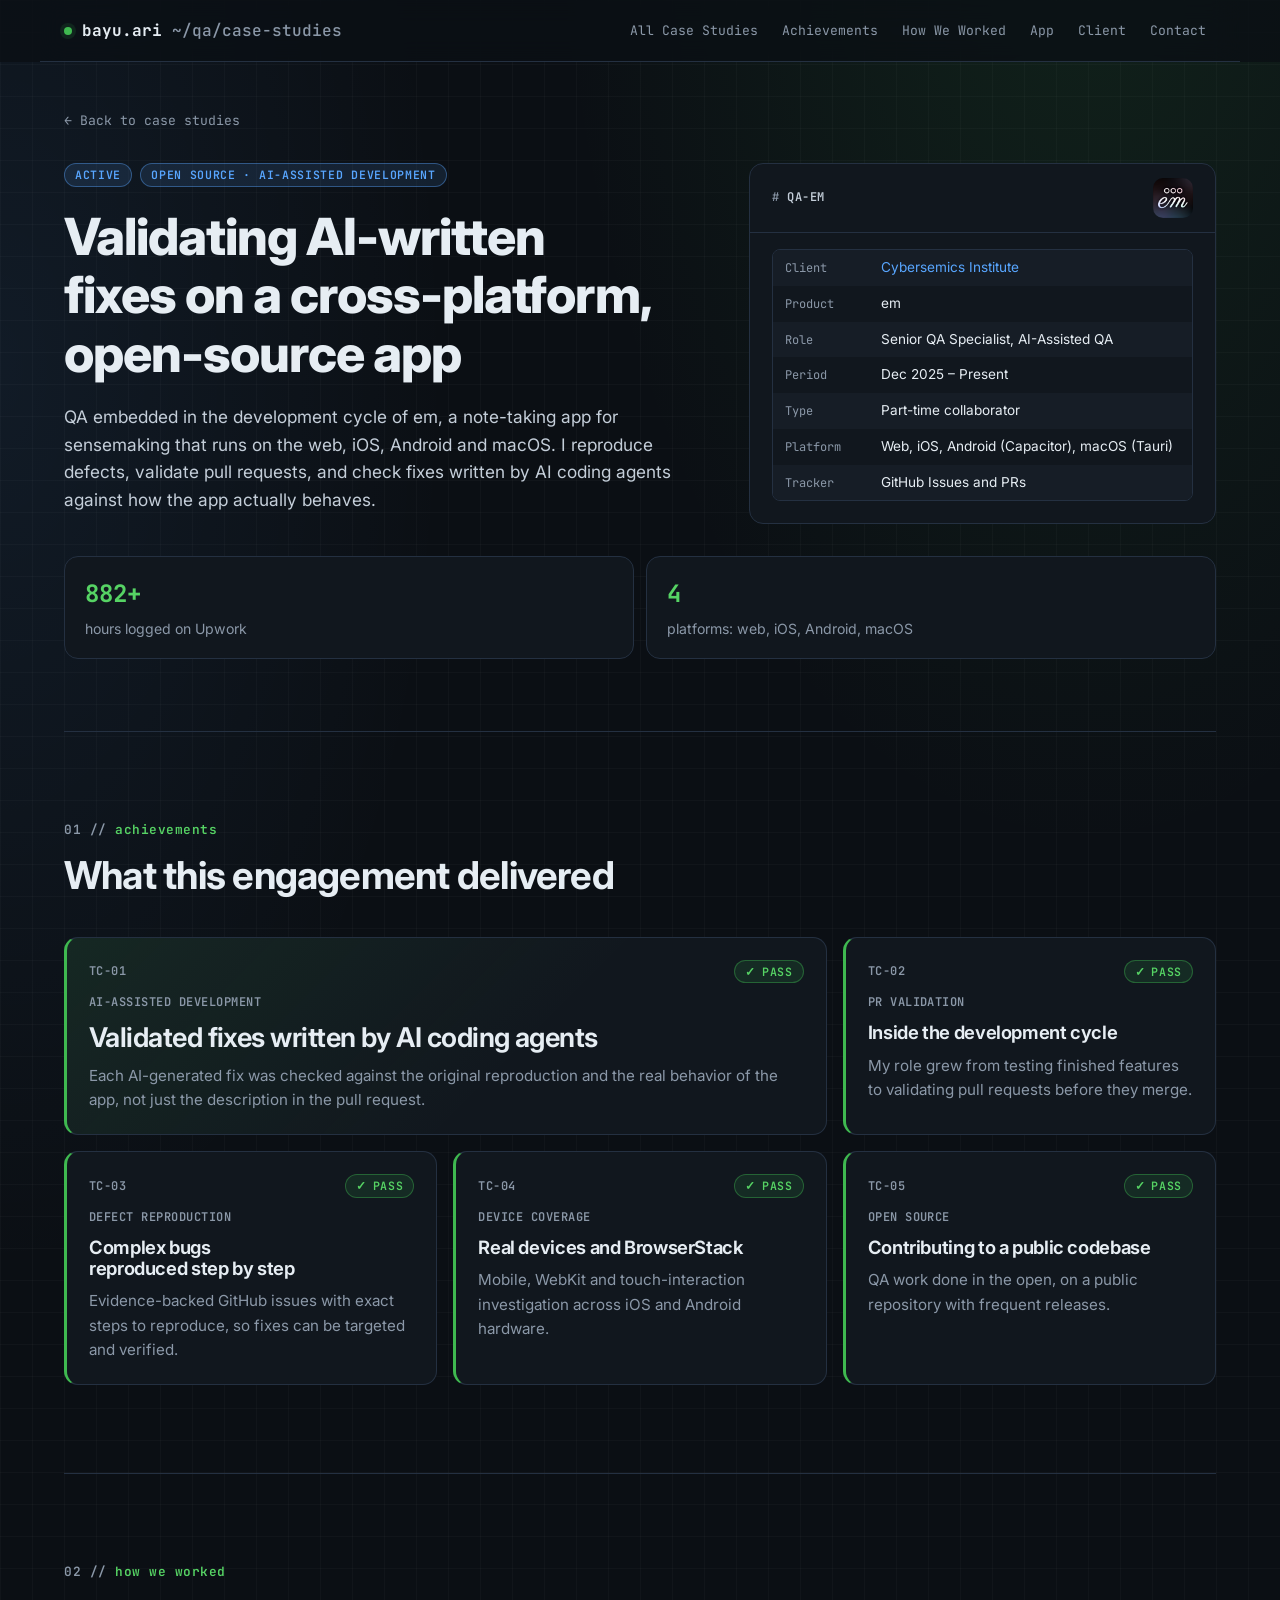
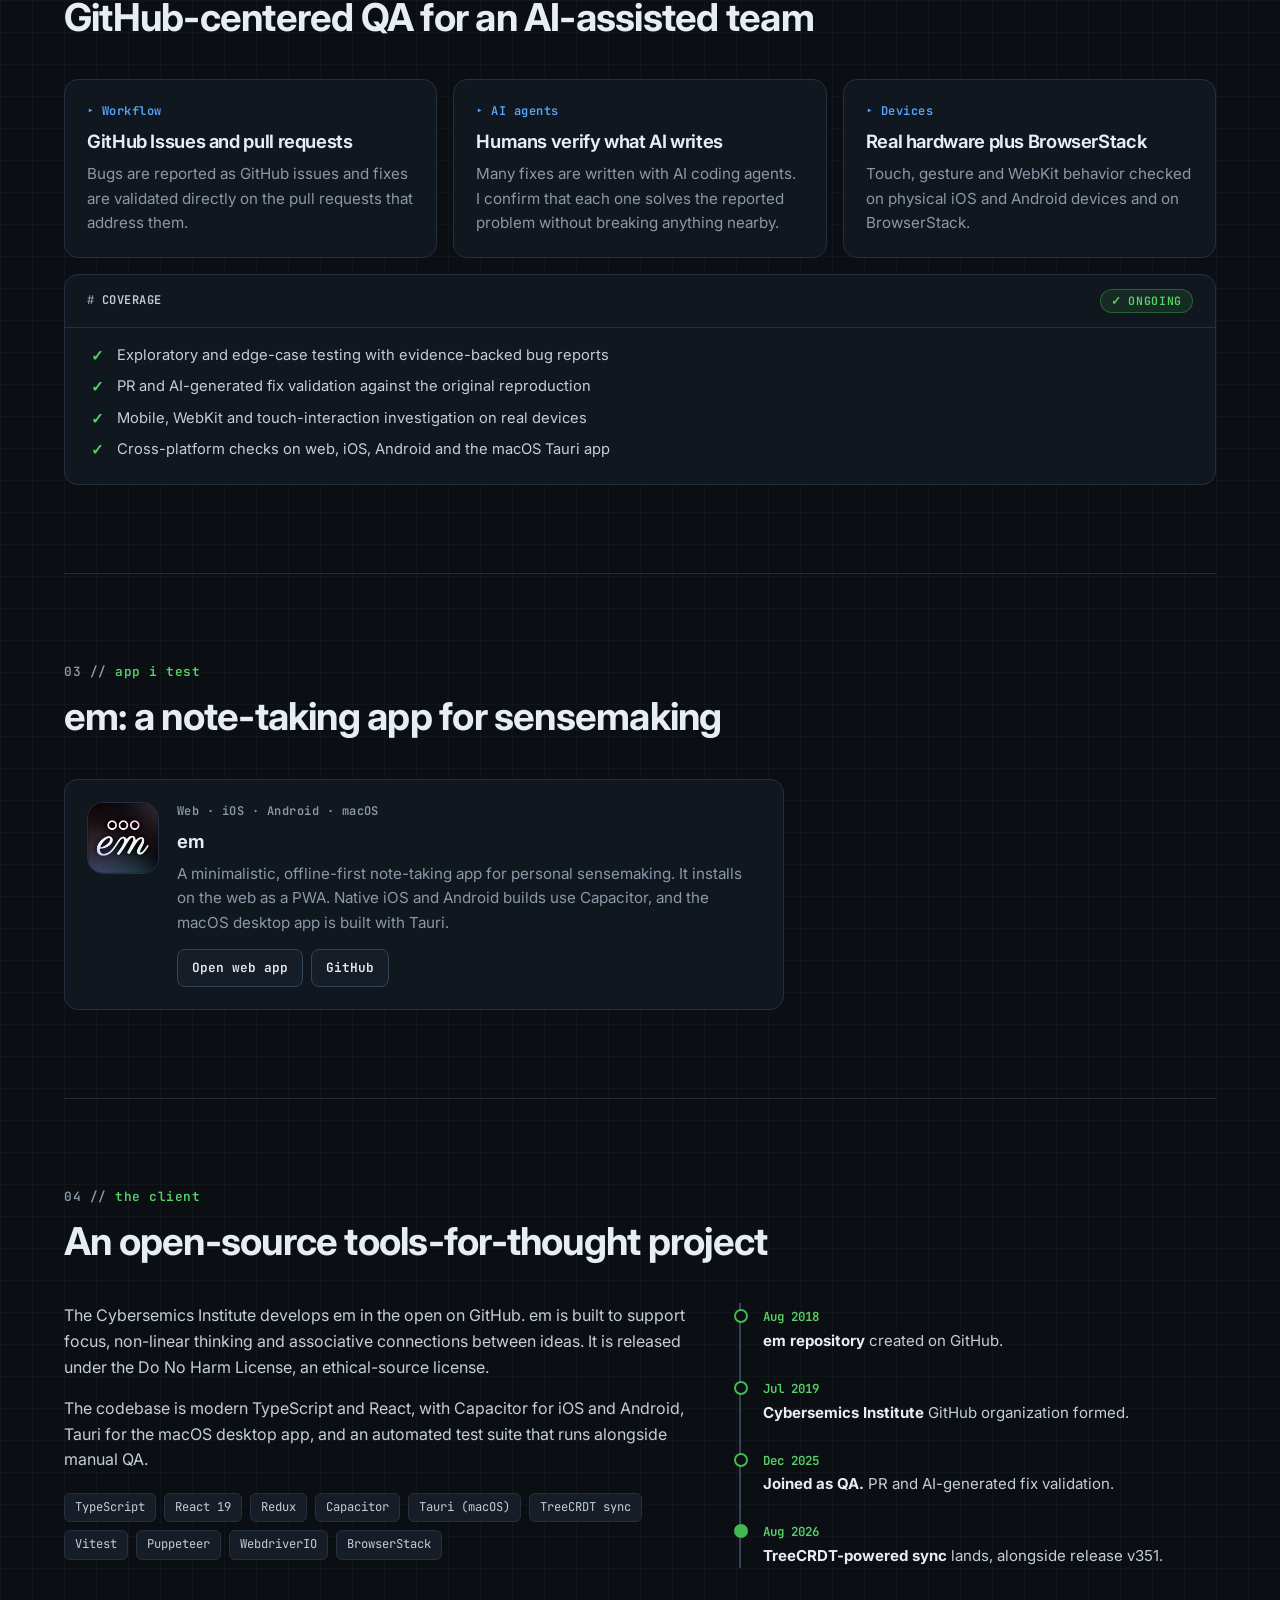
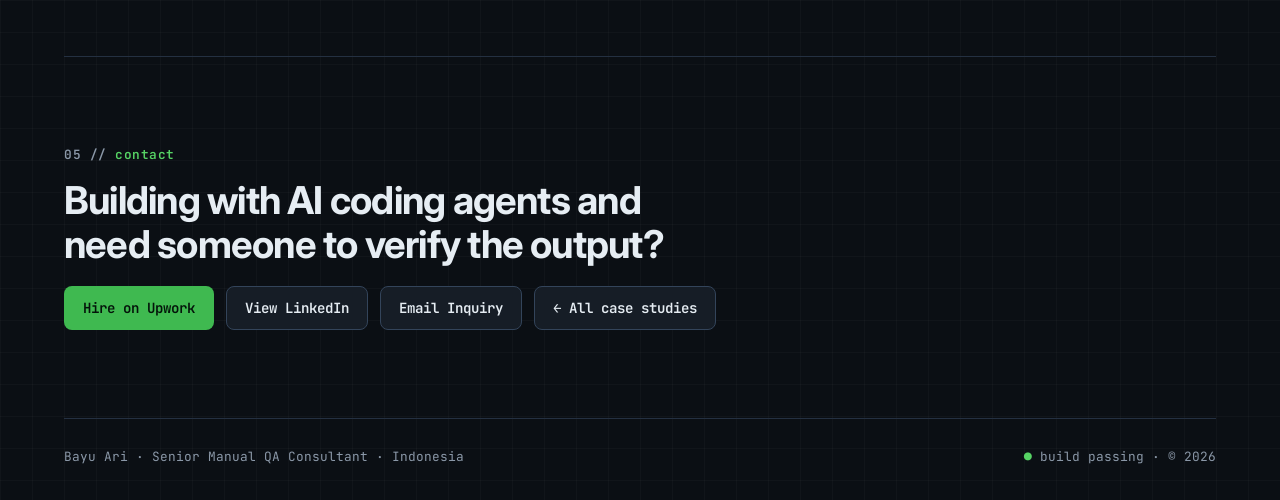
==== commit fd6599c2: "Set EM engagement type to part-time collaborator Co-Authored-By: Claude Opus 5.5 <noreply@anthropic." ====
--- a/case-studies/em.html
+++ b/case-studies/em.html
@@ -56,7 +56,7 @@
               <div><dt>Product</dt><dd>em</dd></div>
               <div><dt>Role</dt><dd>Senior QA Specialist, AI-Assisted QA</dd></div>
               <div><dt>Period</dt><dd>Dec 2025 – Present</dd></div>
-              <div><dt>Type</dt><dd>Long-term engagement</dd></div>
+              <div><dt>Type</dt><dd>Part-time collaborator</dd></div>
               <div><dt>Platform</dt><dd>Web, iOS, Android (Capacitor), macOS (Tauri)</dd></div>
               <div><dt>Tracker</dt><dd>GitHub Issues and PRs</dd></div>
             </dl>
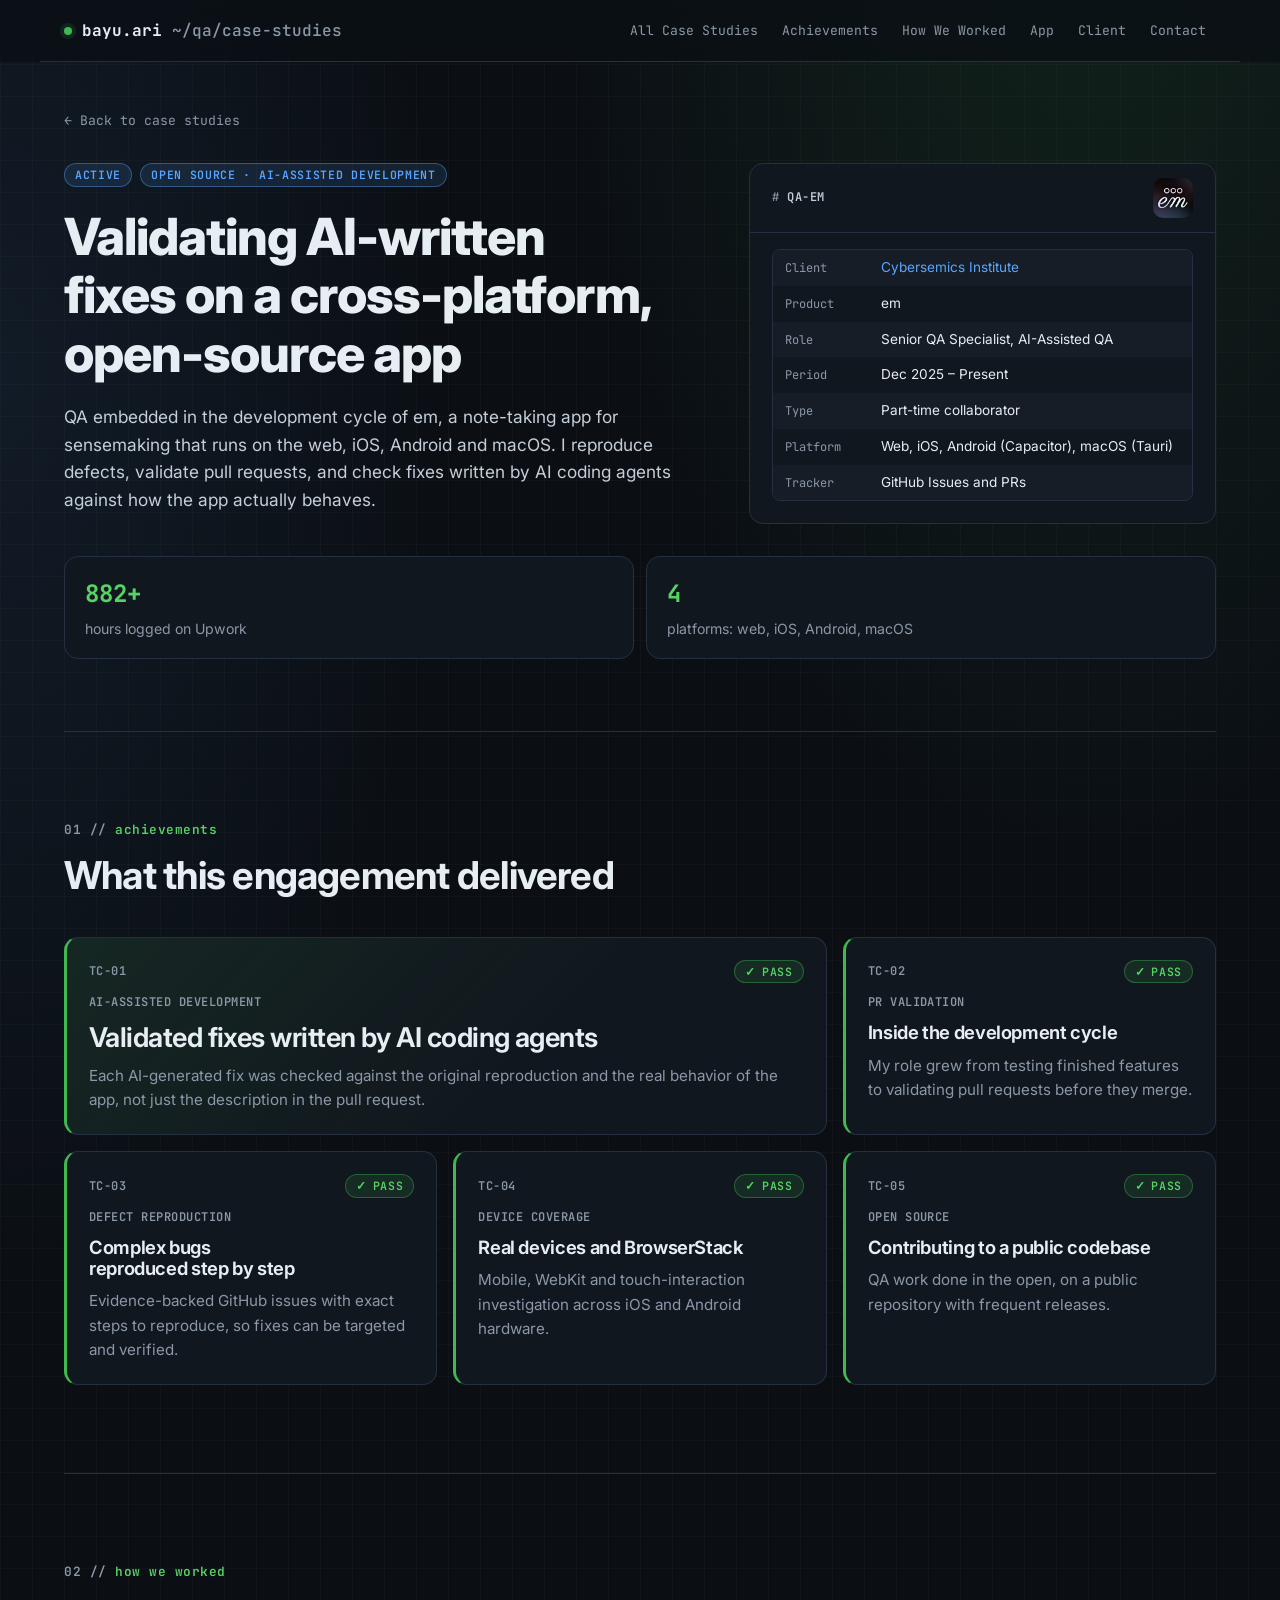
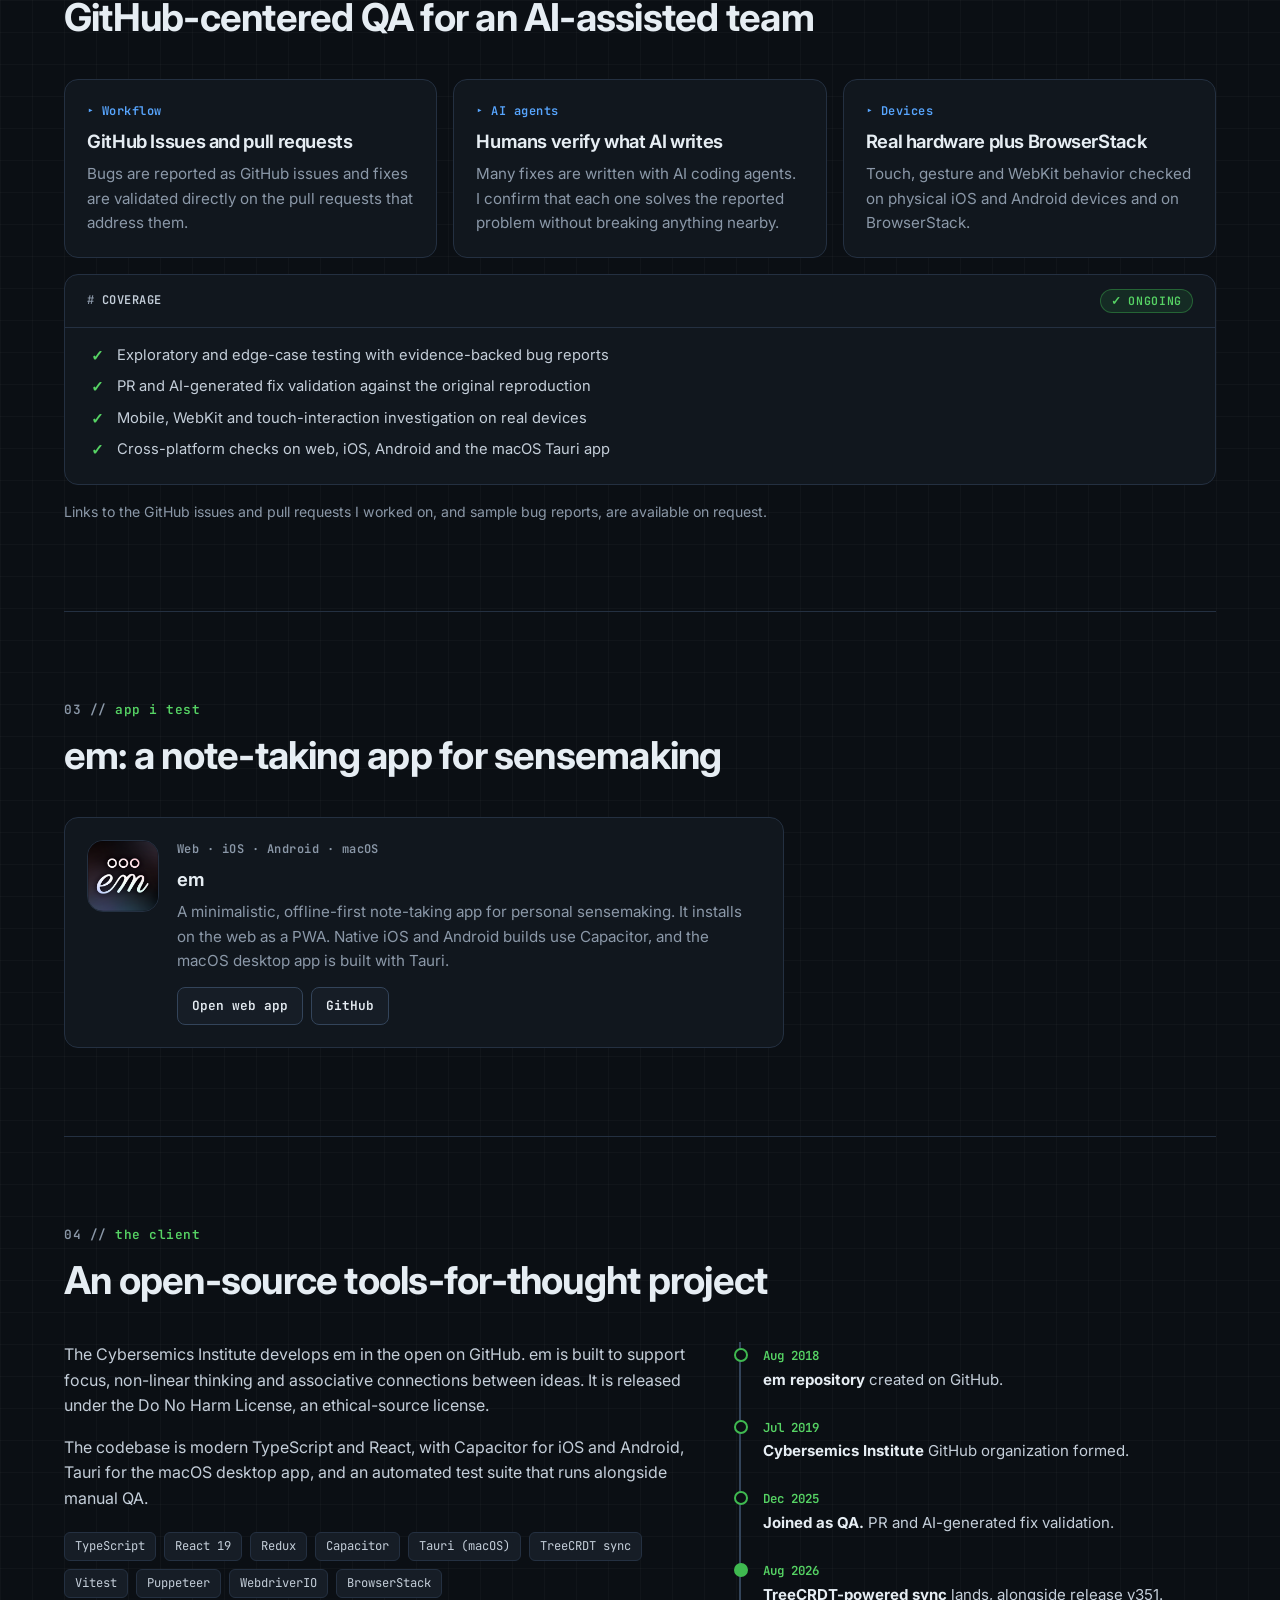
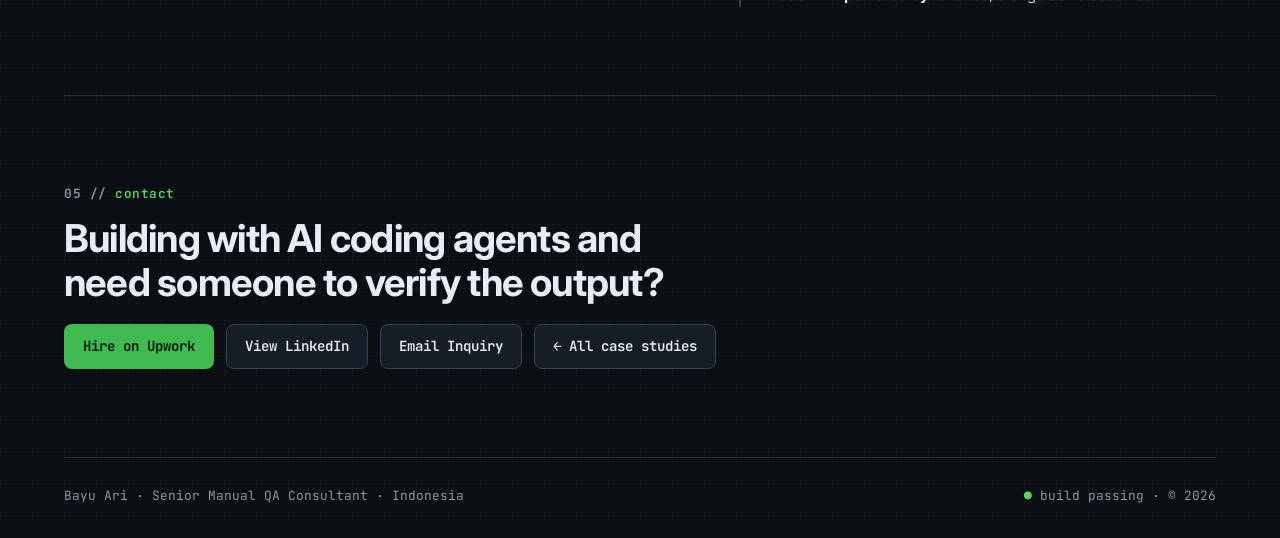
==== commit 9c7fc76d: "Note that bug report samples and GitHub references are available on request Co-Authored-By: Claude O" ====
--- a/case-studies/em.html
+++ b/case-studies/em.html
@@ -156,6 +156,7 @@
             <li>Cross-platform checks on web, iOS, Android and the macOS Tauri app</li>
           </ol>
         </article>
+        <p class="cs-note">Links to the GitHub issues and pull requests I worked on, and sample bug reports, are available on request.</p>
       </section>
 
       <section id="apps" class="section reveal">
--- a/styles.css
+++ b/styles.css
@@ -1694,6 +1694,12 @@
   margin-top: 4px;
 }
 
+.cs-note {
+  color: var(--muted);
+  font-size: 0.88rem;
+  margin-top: 16px;
+}
+
 .cs-cta {
   display: grid;
   gap: 20px;
